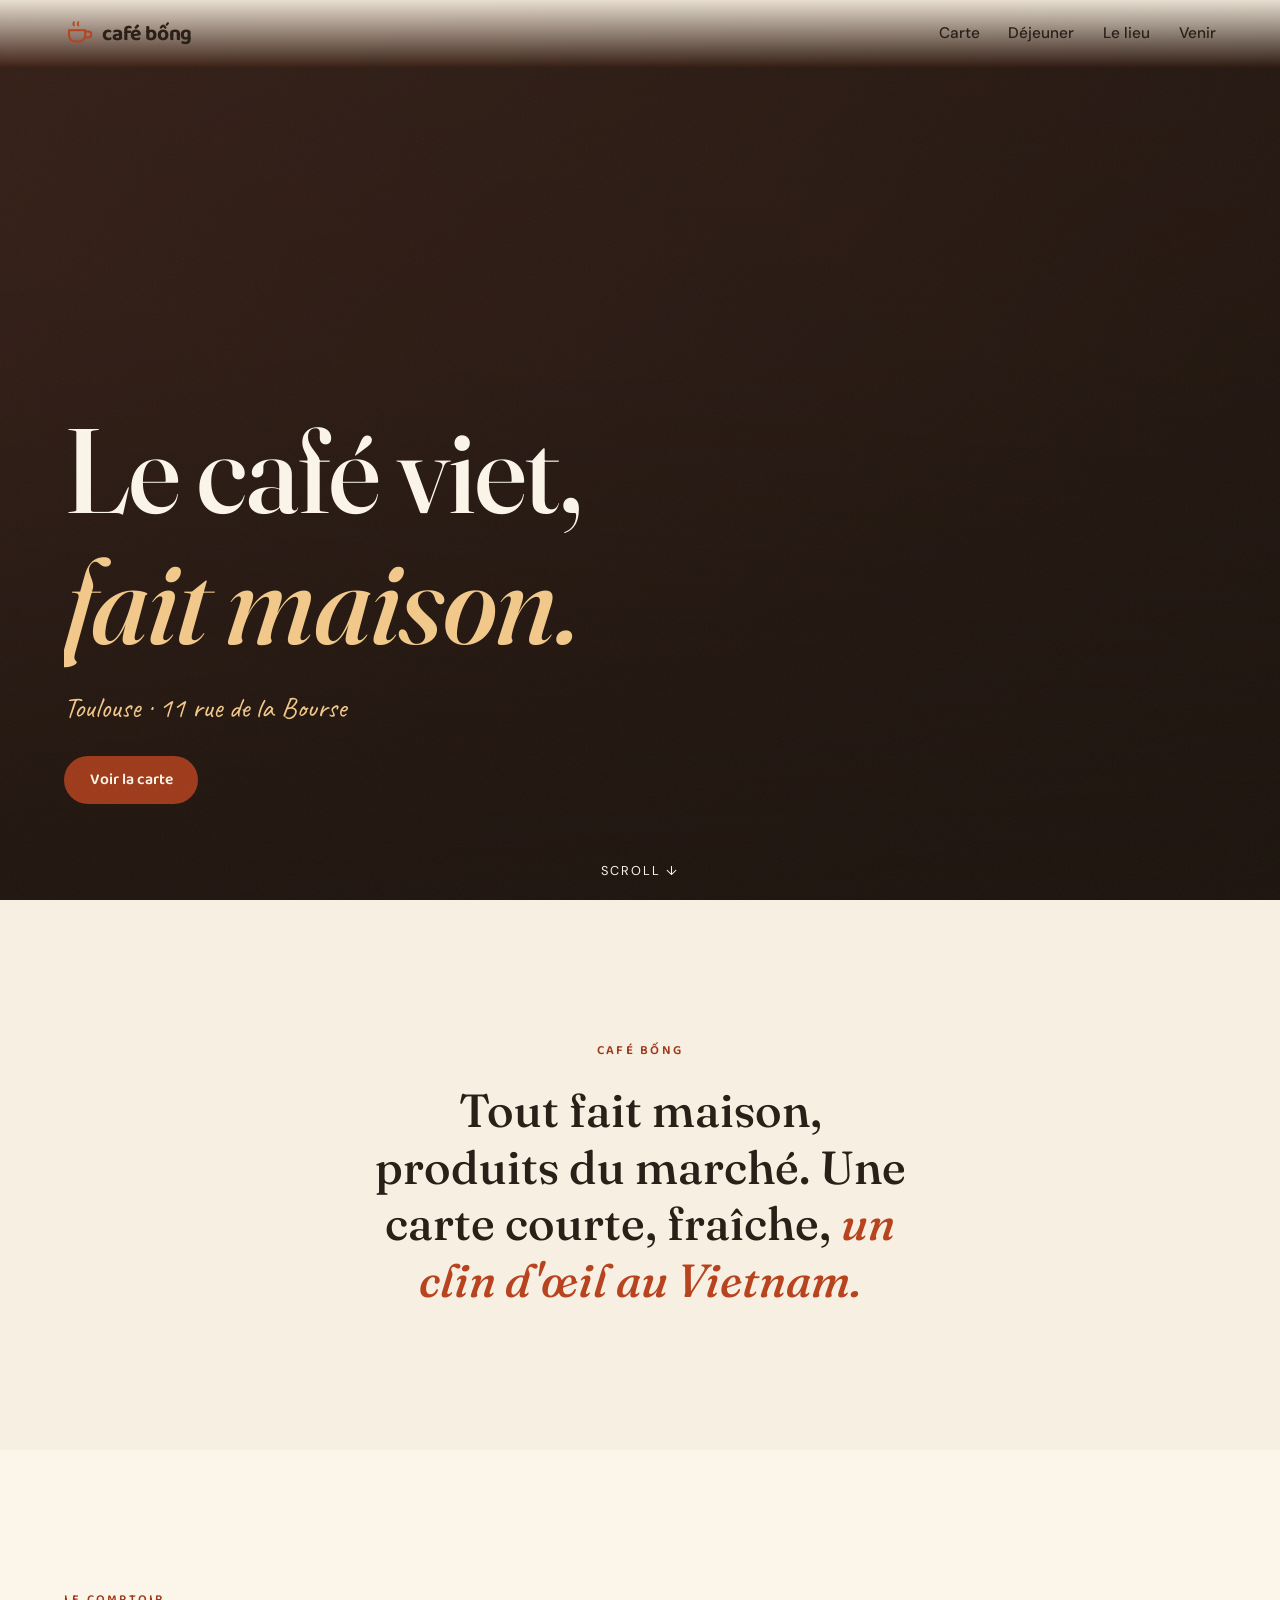
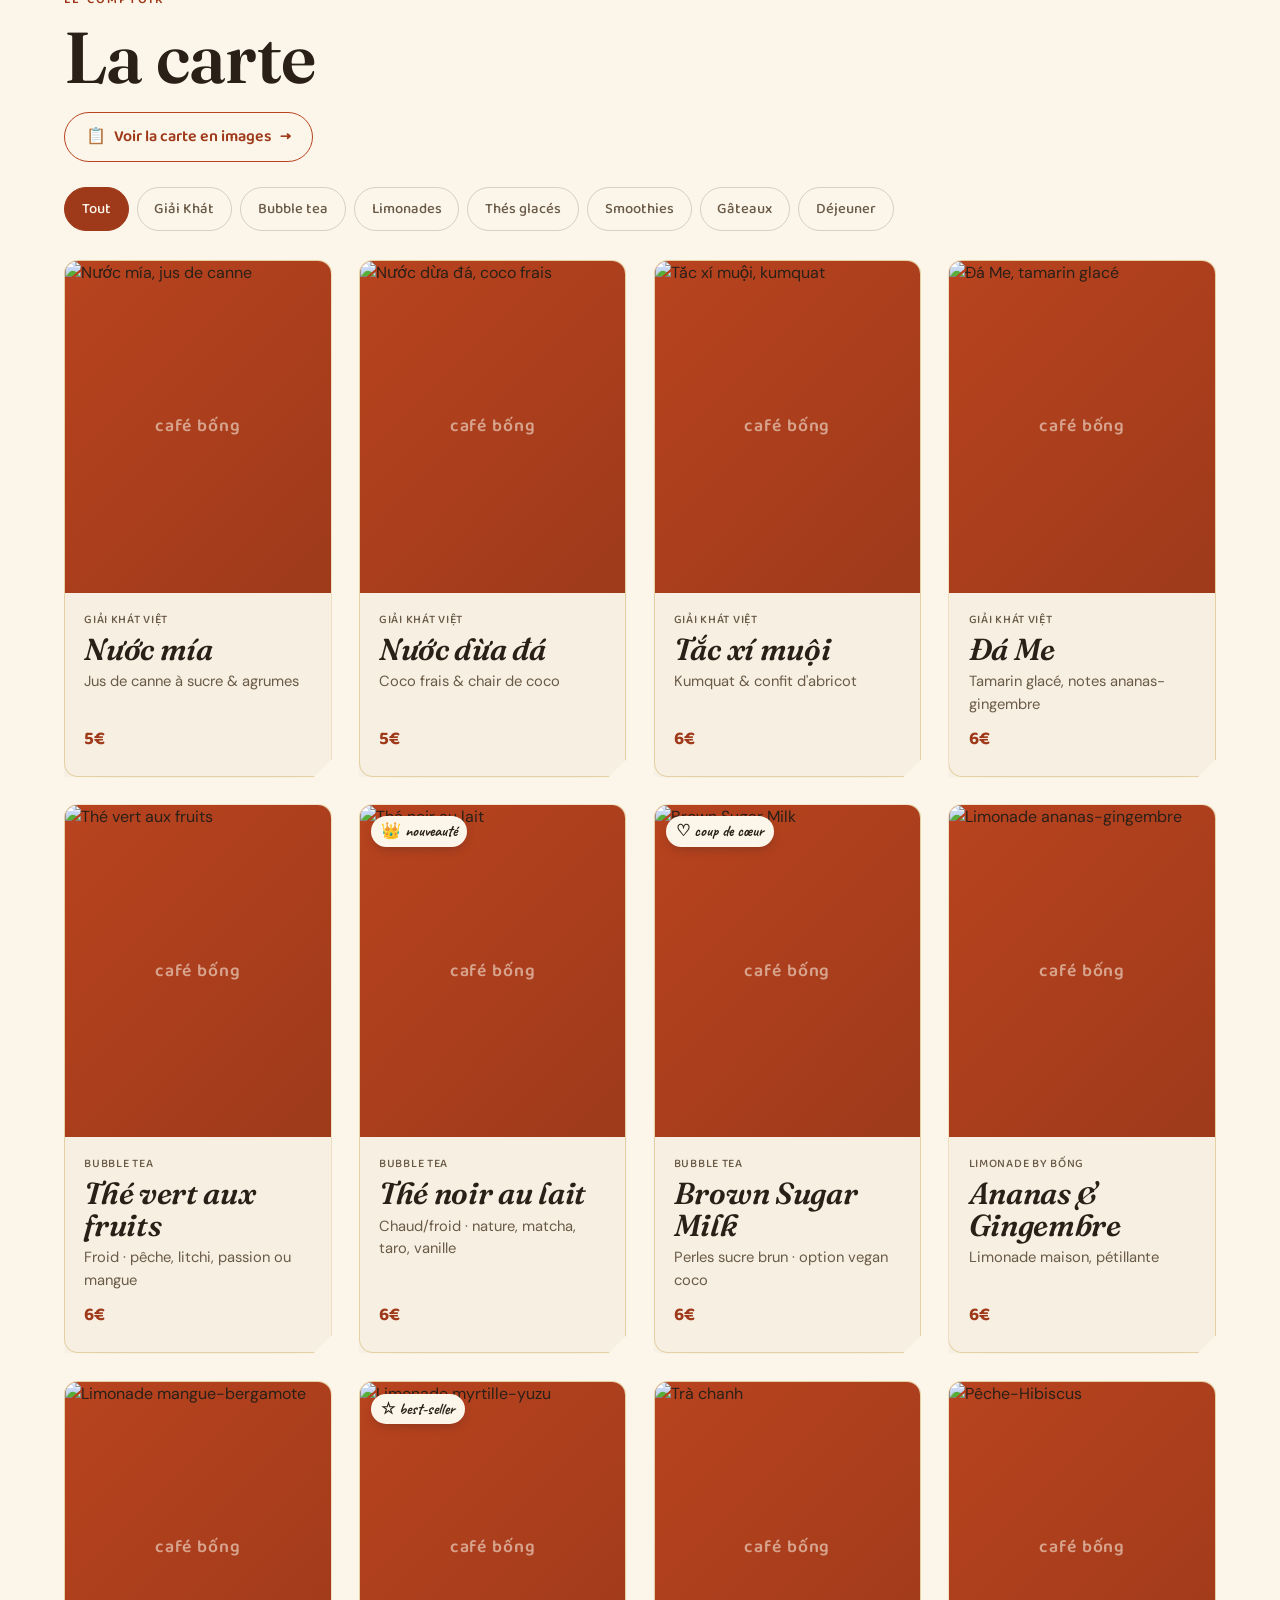
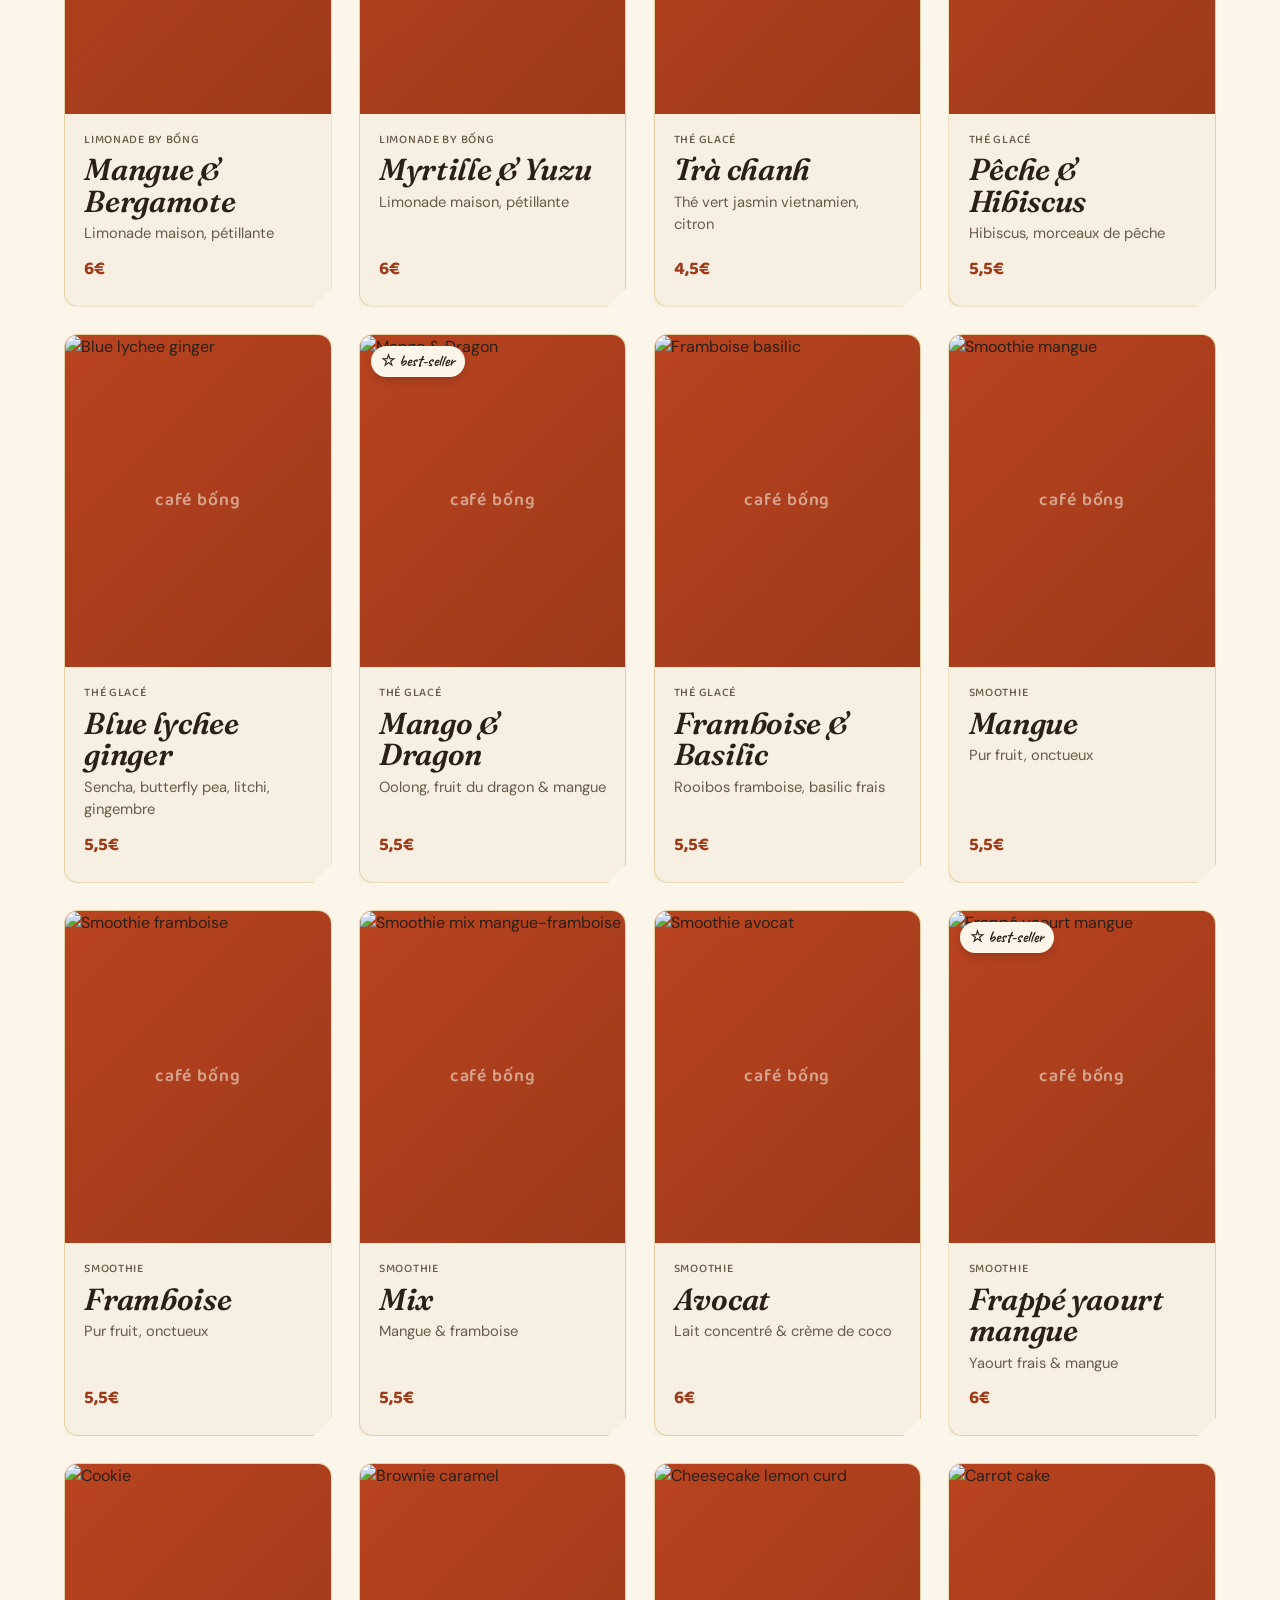
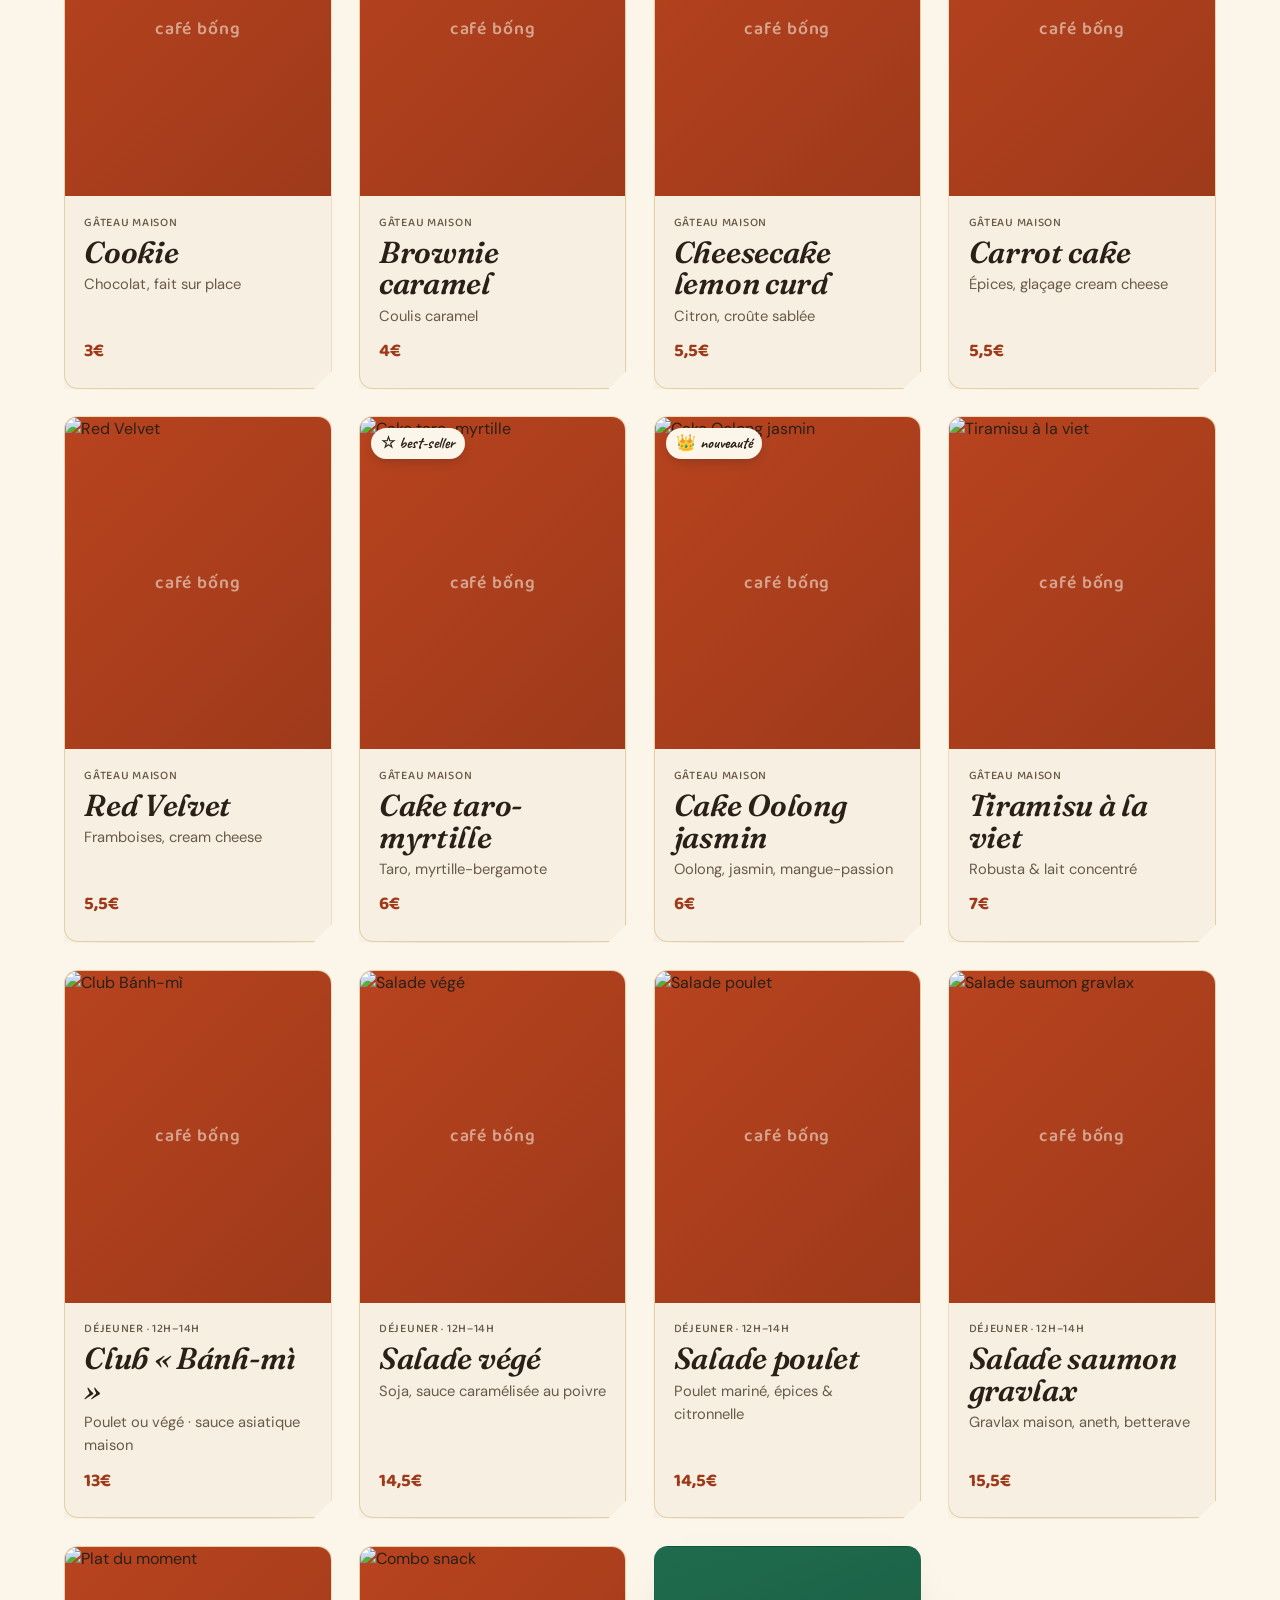
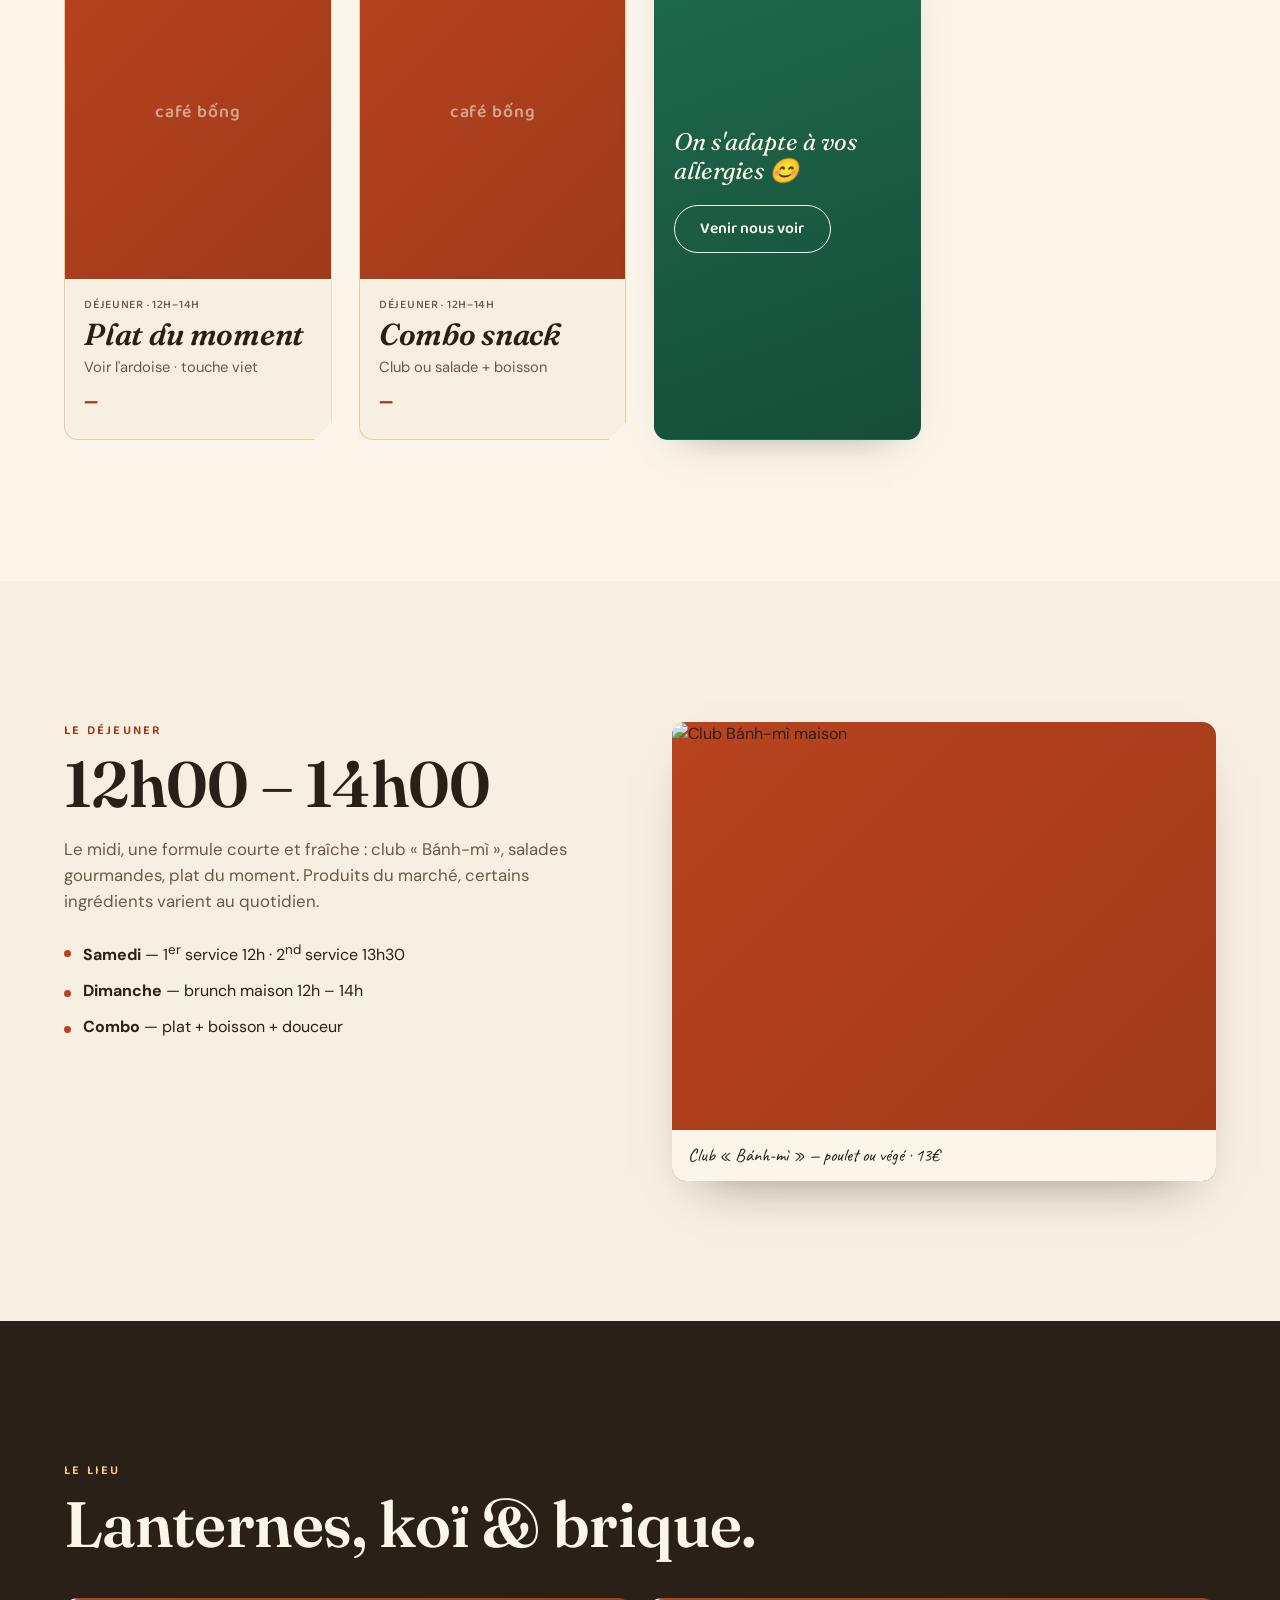
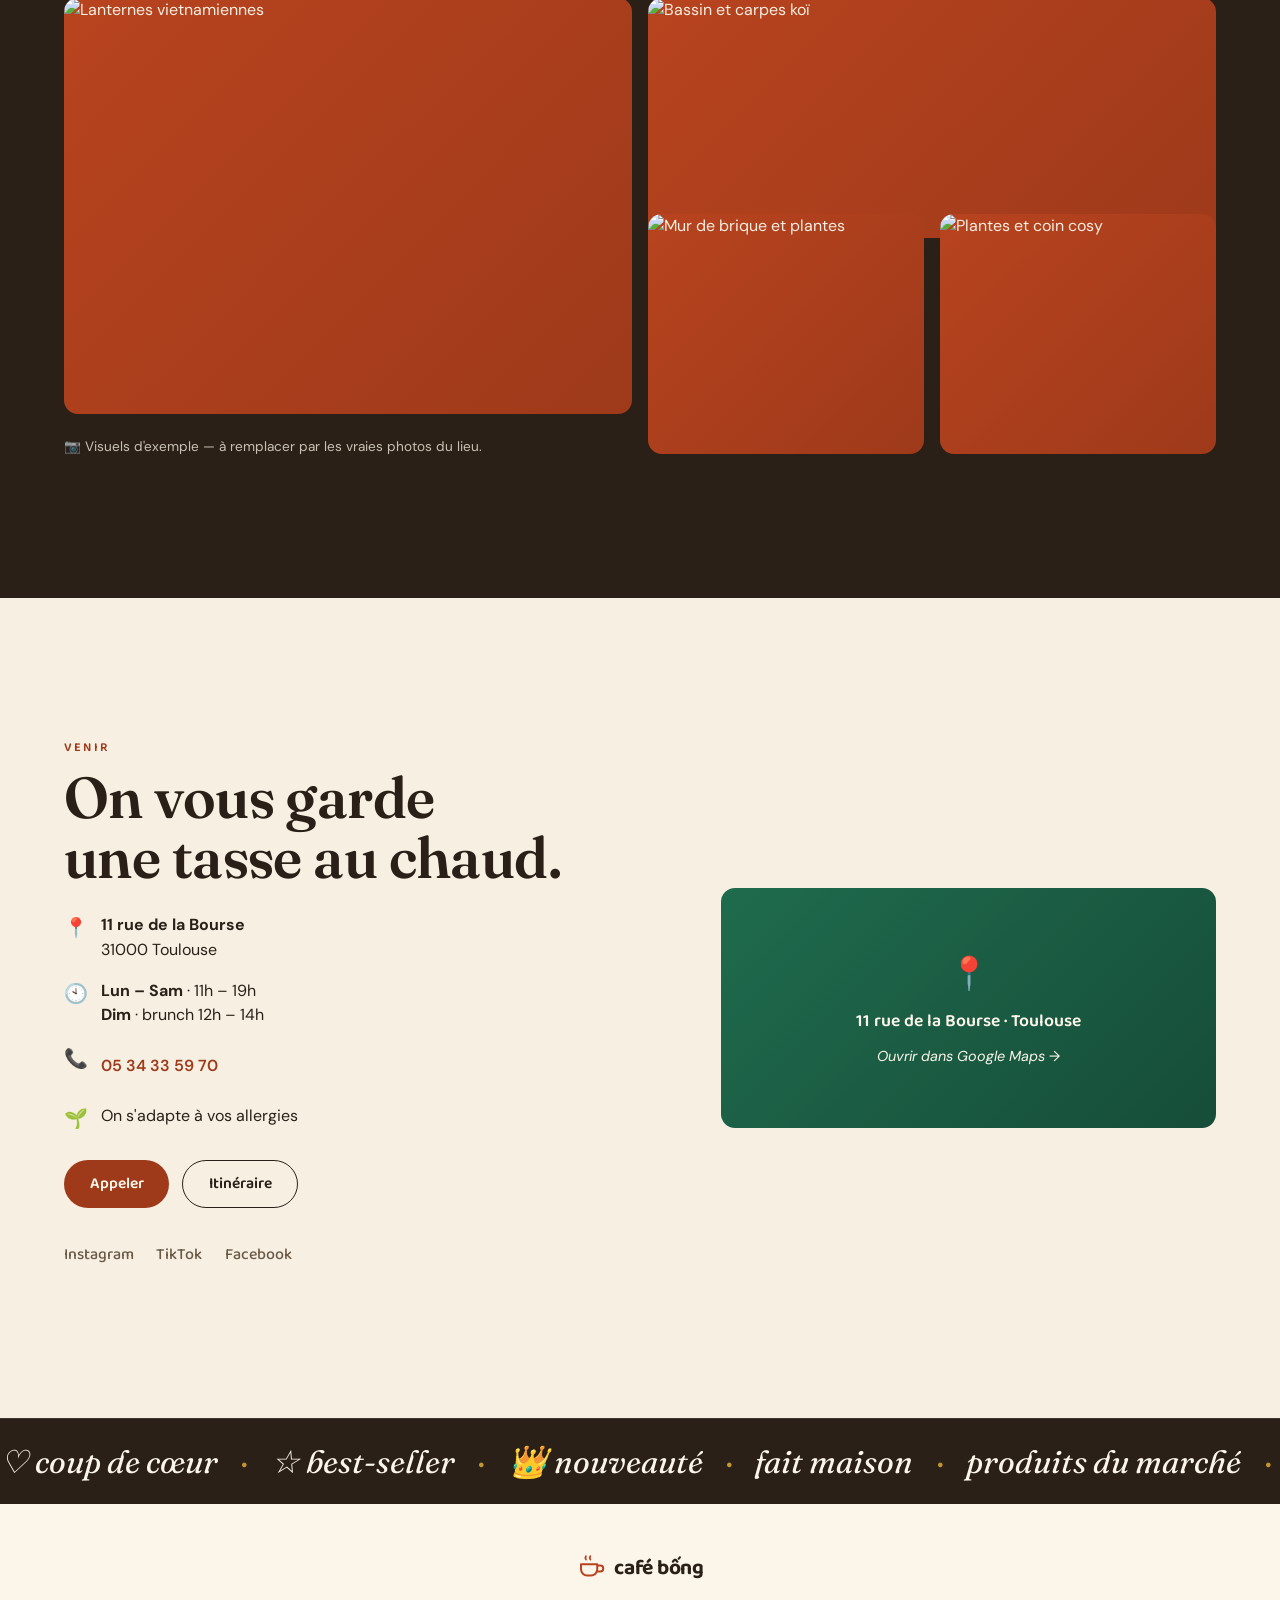
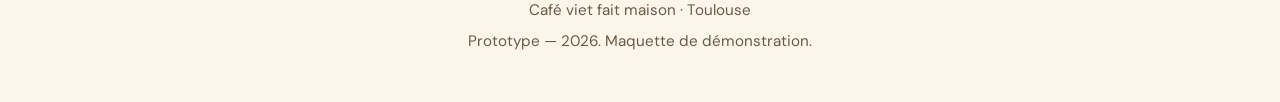
==== index.html @ fd1359bd "Café Bống V4 — site vitrine (Le Comptoir) Grille produits filtrable + carte en images (dialog zoomab" ====
<!DOCTYPE html>
<html lang="fr">
<head>
<meta charset="UTF-8">
<meta name="viewport" content="width=device-width, initial-scale=1.0">
<title>Café Bống · Le café viet fait maison · Toulouse</title>
<meta name="description" content="Café Bống — le café viet fait maison à Toulouse. Bubble teas, limonades, thés glacés, smoothies, gâteaux maison et déjeuner. 11 rue de la Bourse.">
<meta property="og:title" content="Café Bống · Le café viet fait maison · Toulouse">
<meta property="og:description" content="Le café viet, fait maison — Toulouse. 11 rue de la Bourse.">
<meta property="og:type" content="website">

<link rel="preconnect" href="https://fonts.googleapis.com">
<link rel="preconnect" href="https://fonts.gstatic.com" crossorigin>
<link href="https://fonts.googleapis.com/css2?family=Fraunces:ital,opsz,wght@0,9..144,500;0,9..144,600;1,9..144,500;1,9..144,600&family=Baloo+2:wght@500;600;700&family=DM+Sans:opsz,wght@9..40,400;9..40,500;9..40,600&family=Caveat:wght@600;700&display=swap" rel="stylesheet">
<link rel="stylesheet" href="style.css?v=9">
</head>
<body>

<!-- ============================================================ -->
<!-- reusable cup glyph (logo)                                     -->
<!-- ============================================================ -->
<svg style="display:none" aria-hidden="true"><symbol id="cup" viewBox="0 0 24 24"><path d="M4 9h13v4a5 5 0 0 1-5 5H9a5 5 0 0 1-5-5V9z" fill="none" stroke="currentColor" stroke-width="1.6" stroke-linejoin="round"/><path d="M17 10h2.4a2.4 2.4 0 0 1 0 4.8H17" fill="none" stroke="currentColor" stroke-width="1.6"/><path d="M8 2.5c-.7.9-.7 1.8 0 2.7M11.5 2.5c-.7.9-.7 1.8 0 2.7" fill="none" stroke="currentColor" stroke-width="1.4" stroke-linecap="round"/></symbol></svg>

<!-- paper grain overlay (fixed, decorative) -->
<div class="grain" aria-hidden="true"></div>

<a class="skip-link" href="#carte">Aller à la carte</a>

<!-- ============================================================ -->
<!-- HEADER                                                       -->
<!-- ============================================================ -->
<header class="hd" id="hd">
  <a href="#hero" class="brand" aria-label="Café Bống — accueil">
    <svg class="brand-cup" aria-hidden="true"><use href="#cup"/></svg>
    <span>café bống</span>
  </a>

  <nav class="nav" aria-label="Navigation principale">
    <a href="#carte">Carte</a>
    <a href="#dejeuner">Déjeuner</a>
    <a href="#lieu">Le lieu</a>
    <a href="#venir">Venir</a>
  </nav>

  <button class="burger" id="burger" aria-label="Ouvrir le menu" aria-expanded="false" aria-controls="menu-overlay">
    <span></span><span></span><span></span>
  </button>
</header>

<!-- ============================================================ -->
<!-- MENU OVERLAY ("store de bambou")                             -->
<!-- ============================================================ -->
<div class="menu-overlay" id="menu-overlay" role="dialog" aria-modal="true" aria-label="Menu" hidden>
  <div class="menu-inner">
    <nav class="menu-nav" aria-label="Menu plein écran">
      <a href="#carte" data-preview="https://images.unsplash.com/photo-1558857563-b371033873b8?auto=format&fit=crop&w=700&q=70"><span class="menu-idx">01</span>Carte</a>
      <a href="#dejeuner" data-preview="https://images.unsplash.com/photo-1539252554453-80ab65ce3586?auto=format&fit=crop&w=700&q=70"><span class="menu-idx">02</span>Déjeuner</a>
      <a href="#lieu" data-preview="https://images.unsplash.com/photo-1559925393-8be0ec4767c8?auto=format&fit=crop&w=700&q=70"><span class="menu-idx">03</span>Le lieu</a>
      <a href="#venir" data-preview="https://images.unsplash.com/photo-1453614512568-c4024d13c247?auto=format&fit=crop&w=700&q=70"><span class="menu-idx">04</span>Venir</a>
    </nav>

    <aside class="menu-preview" aria-hidden="true">
      <img class="menu-preview-img" alt="" onerror="this.style.opacity=0">
    </aside>

    <div class="menu-foot">
      <span>11 rue de la Bourse · Toulouse</span>
      <a href="tel:0534335970">05 34 33 59 70</a>
    </div>
  </div>

  <button class="menu-close" id="menu-close" aria-label="Fermer le menu">
    <span></span><span></span>
  </button>
</div>

<main id="main">

<!-- ============================================================ -->
<!-- 1 · HERO                                                     -->
<!-- ============================================================ -->
<section id="hero" class="hero">
  <div class="hero-bg" data-parallax>
    <img src="https://images.unsplash.com/photo-1559925393-8be0ec4767c8?auto=format&fit=crop&w=1500&q=70" alt="Ambiance lanternes du Café Bống" onerror="this.style.display='none'">
  </div>
  <div class="hero-scrim" aria-hidden="true"></div>

  <div class="hero-inner">
    <h1 class="hero-title" data-reveal-lines>
      <span class="line-mask"><span class="line">Le café viet,</span></span>
      <span class="line-mask"><span class="line"><em>fait maison.</em></span></span>
    </h1>
    <p class="hero-sub" data-reveal>Toulouse · 11 rue de la Bourse</p>
    <div class="hero-cta" data-reveal>
      <a href="#carte" class="btn btn-laque" data-magnetic>Voir la carte</a>
    </div>
  </div>

  <span class="hero-scroll" aria-hidden="true">scroll ↓</span>
</section>

<!-- ============================================================ -->
<!-- 2 · INTRO / PROMESSE                                         -->
<!-- ============================================================ -->
<section id="intro" class="intro">
  <p class="intro-eyebrow" data-reveal>Café Bống</p>
  <p class="intro-lead" data-reveal>
    Tout fait maison, produits du marché. Une carte courte, fraîche,
    <em>un clin d'œil au Vietnam.</em>
  </p>
</section>

<!-- ============================================================ -->
<!-- 3 · LA CARTE — Le Comptoir (rail horizontal)                 -->
<!-- ============================================================ -->
<section id="carte" class="carte">
  <div class="carte-head">
    <p class="eyebrow" data-reveal>Le comptoir</p>
    <h2 data-reveal>La carte</h2>
    <button type="button" class="cartes-link" data-reveal aria-haspopup="dialog">
      <span aria-hidden="true">📋</span> Voir la carte en images
      <span aria-hidden="true">→</span>
    </button>
  </div>

  <!-- full menu photos (real restaurant cards) -->
  <dialog class="cartes-modal" id="cartes-modal" aria-label="La carte complète en images">
    <button type="button" class="cartes-close" data-close aria-label="Fermer">✕</button>
    <div class="cartes-scroll" data-lenis-prevent>
      <figure><img src="img/carte-boissons-1.avif" alt="Carte des boissons, page 1" loading="lazy"
        onerror="this.closest('figure').classList.add('noimg')"><figcaption>Boissons · 1</figcaption></figure>
      <figure><img src="img/carte-boissons-2.avif" alt="Carte des boissons, page 2" loading="lazy"
        onerror="this.closest('figure').classList.add('noimg')"><figcaption>Boissons · 2</figcaption></figure>
      <figure><img src="img/carte-dejeuner.avif" alt="Carte du déjeuner" loading="lazy"
        onerror="this.closest('figure').classList.add('noimg')"><figcaption>Déjeuner</figcaption></figure>
    </div>
    <p class="cartes-note">La carte complète — boissons &amp; offre déjeuner (12h–14h).</p>
  </dialog>

  <!-- famille filters -->
  <div class="rail-tabs" role="tablist" aria-label="Familles de la carte">
    <button class="rail-tab is-active" data-filter="tout"        role="tab" aria-selected="true">Tout</button>
    <button class="rail-tab" data-filter="giai-khat"   role="tab" aria-selected="false">Giải Khát</button>
    <button class="rail-tab" data-filter="bubble"      role="tab" aria-selected="false">Bubble tea</button>
    <button class="rail-tab" data-filter="limonade"    role="tab" aria-selected="false">Limonades</button>
    <button class="rail-tab" data-filter="thes-glaces" role="tab" aria-selected="false">Thés glacés</button>
    <button class="rail-tab" data-filter="smoothies"   role="tab" aria-selected="false">Smoothies</button>
    <button class="rail-tab" data-filter="gateaux"     role="tab" aria-selected="false">Gâteaux</button>
    <button class="rail-tab" data-filter="dejeuner"    role="tab" aria-selected="false">Déjeuner</button>
  </div>

  <!-- product grid (filtered by family tabs — natural vertical page scroll) -->
  <div class="grid" data-grid role="list" aria-label="Nos produits">

    <!-- GIẢI KHÁT VIỆT -->
    <article class="rail-card" data-filter="giai-khat">
      <div class="rc-photo"><img src="https://images.unsplash.com/photo-1556679343-c7306c1976bc?auto=format&fit=crop&w=600&q=70" alt="Nước mía, jus de canne" loading="lazy" onerror="this.parentNode.classList.add('noimg')"></div>
      <div class="rc-body">
        <span class="rc-fam">Giải Khát Việt</span>
        <h3 class="rc-name">Nước mía</h3>
        <p class="rc-desc">Jus de canne à sucre &amp; agrumes</p>
        <span class="rc-price">5€</span>
      </div>
    </article>

    <article class="rail-card" data-filter="giai-khat">
      <div class="rc-photo"><img src="https://images.unsplash.com/photo-1536935338788-846bb9981813?auto=format&fit=crop&w=600&q=70" alt="Nước dừa đá, coco frais" loading="lazy" onerror="this.parentNode.classList.add('noimg')"></div>
      <div class="rc-body">
        <span class="rc-fam">Giải Khát Việt</span>
        <h3 class="rc-name">Nước dừa đá</h3>
        <p class="rc-desc">Coco frais &amp; chair de coco</p>
        <span class="rc-price">5€</span>
      </div>
    </article>

    <article class="rail-card" data-filter="giai-khat">
      <div class="rc-photo"><img src="https://images.unsplash.com/photo-1497534547324-0ebb3f052e88?auto=format&fit=crop&w=600&q=70" alt="Tắc xí muội, kumquat" loading="lazy" onerror="this.parentNode.classList.add('noimg')"></div>
      <div class="rc-body">
        <span class="rc-fam">Giải Khát Việt</span>
        <h3 class="rc-name">Tắc xí muội</h3>
        <p class="rc-desc">Kumquat &amp; confit d'abricot</p>
        <span class="rc-price">6€</span>
      </div>
    </article>

    <article class="rail-card" data-filter="giai-khat">
      <div class="rc-photo"><img src="https://images.unsplash.com/photo-1551024709-8f23befc6f87?auto=format&fit=crop&w=600&q=70" alt="Đá Me, tamarin glacé" loading="lazy" onerror="this.parentNode.classList.add('noimg')"></div>
      <div class="rc-body">
        <span class="rc-fam">Giải Khát Việt</span>
        <h3 class="rc-name">Đá Me</h3>
        <p class="rc-desc">Tamarin glacé, notes ananas-gingembre</p>
        <span class="rc-price">6€</span>
      </div>
    </article>

    <!-- BUBBLE TEAS -->
    <article class="rail-card" data-filter="bubble">
      <div class="rc-photo"><img src="https://images.unsplash.com/photo-1558857563-b371033873b8?auto=format&fit=crop&w=600&q=70" alt="Thé vert aux fruits" loading="lazy" onerror="this.parentNode.classList.add('noimg')"></div>
      <div class="rc-body">
        <span class="rc-fam">Bubble tea</span>
        <h3 class="rc-name">Thé vert aux fruits</h3>
        <p class="rc-desc">Froid · pêche, litchi, passion ou mangue</p>
        <span class="rc-price">6€</span>
      </div>
    </article>

    <article class="rail-card" data-filter="bubble">
      <span class="rc-badge" data-badge="new">👑 nouveauté</span>
      <div class="rc-photo"><img src="https://images.unsplash.com/photo-1525373698358-041e3a460346?auto=format&fit=crop&w=600&q=70" alt="Thé noir au lait" loading="lazy" onerror="this.parentNode.classList.add('noimg')"></div>
      <div class="rc-body">
        <span class="rc-fam">Bubble tea</span>
        <h3 class="rc-name">Thé noir au lait</h3>
        <p class="rc-desc">Chaud/froid · nature, matcha, taro, vanille</p>
        <span class="rc-price">6€</span>
      </div>
    </article>

    <article class="rail-card" data-filter="bubble">
      <span class="rc-badge" data-badge="love">♡ coup de cœur</span>
      <div class="rc-photo"><img src="https://images.unsplash.com/photo-1627998792088-f8a9b72f2ea0?auto=format&fit=crop&w=600&q=70" alt="Brown Sugar Milk" loading="lazy" onerror="this.parentNode.classList.add('noimg')"></div>
      <div class="rc-body">
        <span class="rc-fam">Bubble tea</span>
        <h3 class="rc-name">Brown Sugar Milk</h3>
        <p class="rc-desc">Perles sucre brun · option vegan coco</p>
        <span class="rc-price">6€</span>
      </div>
    </article>

    <!-- LIMONADES -->
    <article class="rail-card" data-filter="limonade">
      <div class="rc-photo"><img src="https://images.unsplash.com/photo-1513558161293-cdaf765ed2fd?auto=format&fit=crop&w=600&q=70" alt="Limonade ananas-gingembre" loading="lazy" onerror="this.parentNode.classList.add('noimg')"></div>
      <div class="rc-body">
        <span class="rc-fam">Limonade by Bống</span>
        <h3 class="rc-name">Ananas &amp; Gingembre</h3>
        <p class="rc-desc">Limonade maison, pétillante</p>
        <span class="rc-price">6€</span>
      </div>
    </article>

    <article class="rail-card" data-filter="limonade">
      <div class="rc-photo"><img src="https://images.unsplash.com/photo-1600271886742-f049cd451bba?auto=format&fit=crop&w=600&q=70" alt="Limonade mangue-bergamote" loading="lazy" onerror="this.parentNode.classList.add('noimg')"></div>
      <div class="rc-body">
        <span class="rc-fam">Limonade by Bống</span>
        <h3 class="rc-name">Mangue &amp; Bergamote</h3>
        <p class="rc-desc">Limonade maison, pétillante</p>
        <span class="rc-price">6€</span>
      </div>
    </article>

    <article class="rail-card" data-filter="limonade">
      <span class="rc-badge" data-badge="best">☆ best-seller</span>
      <div class="rc-photo"><img src="https://images.unsplash.com/photo-1499638673689-79a0b5115d87?auto=format&fit=crop&w=600&q=70" alt="Limonade myrtille-yuzu" loading="lazy" onerror="this.parentNode.classList.add('noimg')"></div>
      <div class="rc-body">
        <span class="rc-fam">Limonade by Bống</span>
        <h3 class="rc-name">Myrtille &amp; Yuzu</h3>
        <p class="rc-desc">Limonade maison, pétillante</p>
        <span class="rc-price">6€</span>
      </div>
    </article>

    <!-- THÉS GLACÉS -->
    <article class="rail-card" data-filter="thes-glaces">
      <div class="rc-photo"><img src="https://images.unsplash.com/photo-1556679343-c7306c1976bc?auto=format&fit=crop&w=600&q=70" alt="Trà chanh" loading="lazy" onerror="this.parentNode.classList.add('noimg')"></div>
      <div class="rc-body">
        <span class="rc-fam">Thé glacé</span>
        <h3 class="rc-name">Trà chanh</h3>
        <p class="rc-desc">Thé vert jasmin vietnamien, citron</p>
        <span class="rc-price">4,5€</span>
      </div>
    </article>

    <article class="rail-card" data-filter="thes-glaces">
      <div class="rc-photo"><img src="https://images.unsplash.com/photo-1597481499750-3e6b22637e12?auto=format&fit=crop&w=600&q=70" alt="Pêche-Hibiscus" loading="lazy" onerror="this.parentNode.classList.add('noimg')"></div>
      <div class="rc-body">
        <span class="rc-fam">Thé glacé</span>
        <h3 class="rc-name">Pêche &amp; Hibiscus</h3>
        <p class="rc-desc">Hibiscus, morceaux de pêche</p>
        <span class="rc-price">5,5€</span>
      </div>
    </article>

    <article class="rail-card" data-filter="thes-glaces">
      <div class="rc-photo"><img src="https://images.unsplash.com/photo-1437418747212-8d9709afab22?auto=format&fit=crop&w=600&q=70" alt="Blue lychee ginger" loading="lazy" onerror="this.parentNode.classList.add('noimg')"></div>
      <div class="rc-body">
        <span class="rc-fam">Thé glacé</span>
        <h3 class="rc-name">Blue lychee ginger</h3>
        <p class="rc-desc">Sencha, butterfly pea, litchi, gingembre</p>
        <span class="rc-price">5,5€</span>
      </div>
    </article>

    <article class="rail-card" data-filter="thes-glaces">
      <span class="rc-badge" data-badge="best">☆ best-seller</span>
      <div class="rc-photo"><img src="https://images.unsplash.com/photo-1546173159-315724a31696?auto=format&fit=crop&w=600&q=70" alt="Mango & Dragon" loading="lazy" onerror="this.parentNode.classList.add('noimg')"></div>
      <div class="rc-body">
        <span class="rc-fam">Thé glacé</span>
        <h3 class="rc-name">Mango &amp; Dragon</h3>
        <p class="rc-desc">Oolong, fruit du dragon &amp; mangue</p>
        <span class="rc-price">5,5€</span>
      </div>
    </article>

    <article class="rail-card" data-filter="thes-glaces">
      <div class="rc-photo"><img src="https://images.unsplash.com/photo-1499961524705-d5f516fe18e9?auto=format&fit=crop&w=600&q=70" alt="Framboise basilic" loading="lazy" onerror="this.parentNode.classList.add('noimg')"></div>
      <div class="rc-body">
        <span class="rc-fam">Thé glacé</span>
        <h3 class="rc-name">Framboise &amp; Basilic</h3>
        <p class="rc-desc">Rooibos framboise, basilic frais</p>
        <span class="rc-price">5,5€</span>
      </div>
    </article>

    <!-- SMOOTHIES -->
    <article class="rail-card" data-filter="smoothies">
      <div class="rc-photo"><img src="https://images.unsplash.com/photo-1623065422902-30a2d299bbe4?auto=format&fit=crop&w=600&q=70" alt="Smoothie mangue" loading="lazy" onerror="this.parentNode.classList.add('noimg')"></div>
      <div class="rc-body">
        <span class="rc-fam">Smoothie</span>
        <h3 class="rc-name">Mangue</h3>
        <p class="rc-desc">Pur fruit, onctueux</p>
        <span class="rc-price">5,5€</span>
      </div>
    </article>

    <article class="rail-card" data-filter="smoothies">
      <div class="rc-photo"><img src="https://images.unsplash.com/photo-1505252585461-04db1eb84625?auto=format&fit=crop&w=600&q=70" alt="Smoothie framboise" loading="lazy" onerror="this.parentNode.classList.add('noimg')"></div>
      <div class="rc-body">
        <span class="rc-fam">Smoothie</span>
        <h3 class="rc-name">Framboise</h3>
        <p class="rc-desc">Pur fruit, onctueux</p>
        <span class="rc-price">5,5€</span>
      </div>
    </article>

    <article class="rail-card" data-filter="smoothies">
      <div class="rc-photo"><img src="https://images.unsplash.com/photo-1502741224143-90386d7f8c82?auto=format&fit=crop&w=600&q=70" alt="Smoothie mix mangue-framboise" loading="lazy" onerror="this.parentNode.classList.add('noimg')"></div>
      <div class="rc-body">
        <span class="rc-fam">Smoothie</span>
        <h3 class="rc-name">Mix</h3>
        <p class="rc-desc">Mangue &amp; framboise</p>
        <span class="rc-price">5,5€</span>
      </div>
    </article>

    <article class="rail-card" data-filter="smoothies">
      <div class="rc-photo"><img src="https://images.unsplash.com/photo-1623428187969-5da2dcea5ebf?auto=format&fit=crop&w=600&q=70" alt="Smoothie avocat" loading="lazy" onerror="this.parentNode.classList.add('noimg')"></div>
      <div class="rc-body">
        <span class="rc-fam">Smoothie</span>
        <h3 class="rc-name">Avocat</h3>
        <p class="rc-desc">Lait concentré &amp; crème de coco</p>
        <span class="rc-price">6€</span>
      </div>
    </article>

    <article class="rail-card" data-filter="smoothies">
      <span class="rc-badge" data-badge="best">☆ best-seller</span>
      <div class="rc-photo"><img src="https://images.unsplash.com/photo-1488477181946-6428a0291777?auto=format&fit=crop&w=600&q=70" alt="Frappé yaourt mangue" loading="lazy" onerror="this.parentNode.classList.add('noimg')"></div>
      <div class="rc-body">
        <span class="rc-fam">Smoothie</span>
        <h3 class="rc-name">Frappé yaourt mangue</h3>
        <p class="rc-desc">Yaourt frais &amp; mangue</p>
        <span class="rc-price">6€</span>
      </div>
    </article>

    <!-- GÂTEAUX -->
    <article class="rail-card" data-filter="gateaux">
      <div class="rc-photo"><img src="https://images.unsplash.com/photo-1499636136210-6f4ee915583e?auto=format&fit=crop&w=600&q=70" alt="Cookie" loading="lazy" onerror="this.parentNode.classList.add('noimg')"></div>
      <div class="rc-body">
        <span class="rc-fam">Gâteau maison</span>
        <h3 class="rc-name">Cookie</h3>
        <p class="rc-desc">Chocolat, fait sur place</p>
        <span class="rc-price">3€</span>
      </div>
    </article>

    <article class="rail-card" data-filter="gateaux">
      <div class="rc-photo"><img src="https://images.unsplash.com/photo-1606313564200-e75d5e30476c?auto=format&fit=crop&w=600&q=70" alt="Brownie caramel" loading="lazy" onerror="this.parentNode.classList.add('noimg')"></div>
      <div class="rc-body">
        <span class="rc-fam">Gâteau maison</span>
        <h3 class="rc-name">Brownie caramel</h3>
        <p class="rc-desc">Coulis caramel</p>
        <span class="rc-price">4€</span>
      </div>
    </article>

    <article class="rail-card" data-filter="gateaux">
      <div class="rc-photo"><img src="https://images.unsplash.com/photo-1533134242443-d4fd215305ad?auto=format&fit=crop&w=600&q=70" alt="Cheesecake lemon curd" loading="lazy" onerror="this.parentNode.classList.add('noimg')"></div>
      <div class="rc-body">
        <span class="rc-fam">Gâteau maison</span>
        <h3 class="rc-name">Cheesecake lemon curd</h3>
        <p class="rc-desc">Citron, croûte sablée</p>
        <span class="rc-price">5,5€</span>
      </div>
    </article>

    <article class="rail-card" data-filter="gateaux">
      <div class="rc-photo"><img src="https://images.unsplash.com/photo-1621303837174-89787a7d4729?auto=format&fit=crop&w=600&q=70" alt="Carrot cake" loading="lazy" onerror="this.parentNode.classList.add('noimg')"></div>
      <div class="rc-body">
        <span class="rc-fam">Gâteau maison</span>
        <h3 class="rc-name">Carrot cake</h3>
        <p class="rc-desc">Épices, glaçage cream cheese</p>
        <span class="rc-price">5,5€</span>
      </div>
    </article>

    <article class="rail-card" data-filter="gateaux">
      <div class="rc-photo"><img src="https://images.unsplash.com/photo-1586788680434-30d324b2d46f?auto=format&fit=crop&w=600&q=70" alt="Red Velvet" loading="lazy" onerror="this.parentNode.classList.add('noimg')"></div>
      <div class="rc-body">
        <span class="rc-fam">Gâteau maison</span>
        <h3 class="rc-name">Red Velvet</h3>
        <p class="rc-desc">Framboises, cream cheese</p>
        <span class="rc-price">5,5€</span>
      </div>
    </article>

    <article class="rail-card" data-filter="gateaux">
      <span class="rc-badge" data-badge="best">☆ best-seller</span>
      <div class="rc-photo"><img src="https://images.unsplash.com/photo-1565958011703-44f9829ba187?auto=format&fit=crop&w=600&q=70" alt="Cake taro-myrtille" loading="lazy" onerror="this.parentNode.classList.add('noimg')"></div>
      <div class="rc-body">
        <span class="rc-fam">Gâteau maison</span>
        <h3 class="rc-name">Cake taro-myrtille</h3>
        <p class="rc-desc">Taro, myrtille-bergamote</p>
        <span class="rc-price">6€</span>
      </div>
    </article>

    <article class="rail-card" data-filter="gateaux">
      <span class="rc-badge" data-badge="new">👑 nouveauté</span>
      <div class="rc-photo"><img src="https://images.unsplash.com/photo-1519869325930-281384150729?auto=format&fit=crop&w=600&q=70" alt="Cake Oolong jasmin" loading="lazy" onerror="this.parentNode.classList.add('noimg')"></div>
      <div class="rc-body">
        <span class="rc-fam">Gâteau maison</span>
        <h3 class="rc-name">Cake Oolong jasmin</h3>
        <p class="rc-desc">Oolong, jasmin, mangue-passion</p>
        <span class="rc-price">6€</span>
      </div>
    </article>

    <article class="rail-card" data-filter="gateaux">
      <div class="rc-photo"><img src="https://images.unsplash.com/photo-1571877227200-a0d98ea607e9?auto=format&fit=crop&w=600&q=70" alt="Tiramisu à la viet" loading="lazy" onerror="this.parentNode.classList.add('noimg')"></div>
      <div class="rc-body">
        <span class="rc-fam">Gâteau maison</span>
        <h3 class="rc-name">Tiramisu à la viet</h3>
        <p class="rc-desc">Robusta &amp; lait concentré</p>
        <span class="rc-price">7€</span>
      </div>
    </article>

    <!-- DÉJEUNER -->
    <article class="rail-card" data-filter="dejeuner">
      <div class="rc-photo"><img src="https://images.unsplash.com/photo-1539252554453-80ab65ce3586?auto=format&fit=crop&w=600&q=70" alt="Club Bánh-mì" loading="lazy" onerror="this.parentNode.classList.add('noimg')"></div>
      <div class="rc-body">
        <span class="rc-fam">Déjeuner · 12h–14h</span>
        <h3 class="rc-name">Club « Bánh-mì »</h3>
        <p class="rc-desc">Poulet ou végé · sauce asiatique maison</p>
        <span class="rc-price">13€</span>
      </div>
    </article>

    <article class="rail-card" data-filter="dejeuner">
      <div class="rc-photo"><img src="https://images.unsplash.com/photo-1512621776951-a57141f2eefd?auto=format&fit=crop&w=600&q=70" alt="Salade végé" loading="lazy" onerror="this.parentNode.classList.add('noimg')"></div>
      <div class="rc-body">
        <span class="rc-fam">Déjeuner · 12h–14h</span>
        <h3 class="rc-name">Salade végé</h3>
        <p class="rc-desc">Soja, sauce caramélisée au poivre</p>
        <span class="rc-price">14,5€</span>
      </div>
    </article>

    <article class="rail-card" data-filter="dejeuner">
      <div class="rc-photo"><img src="https://images.unsplash.com/photo-1546069901-ba9599a7e63c?auto=format&fit=crop&w=600&q=70" alt="Salade poulet" loading="lazy" onerror="this.parentNode.classList.add('noimg')"></div>
      <div class="rc-body">
        <span class="rc-fam">Déjeuner · 12h–14h</span>
        <h3 class="rc-name">Salade poulet</h3>
        <p class="rc-desc">Poulet mariné, épices &amp; citronnelle</p>
        <span class="rc-price">14,5€</span>
      </div>
    </article>

    <article class="rail-card" data-filter="dejeuner">
      <div class="rc-photo"><img src="https://images.unsplash.com/photo-1467003909585-2f8a72700288?auto=format&fit=crop&w=600&q=70" alt="Salade saumon gravlax" loading="lazy" onerror="this.parentNode.classList.add('noimg')"></div>
      <div class="rc-body">
        <span class="rc-fam">Déjeuner · 12h–14h</span>
        <h3 class="rc-name">Salade saumon gravlax</h3>
        <p class="rc-desc">Gravlax maison, aneth, betterave</p>
        <span class="rc-price">15,5€</span>
      </div>
    </article>

    <article class="rail-card" data-filter="dejeuner">
      <div class="rc-photo"><img src="https://images.unsplash.com/photo-1504674900247-0877df9cc836?auto=format&fit=crop&w=600&q=70" alt="Plat du moment" loading="lazy" onerror="this.parentNode.classList.add('noimg')"></div>
      <div class="rc-body">
        <span class="rc-fam">Déjeuner · 12h–14h</span>
        <h3 class="rc-name">Plat du moment</h3>
        <p class="rc-desc">Voir l'ardoise · touche viet</p>
        <span class="rc-price">—</span>
      </div>
    </article>

    <article class="rail-card" data-filter="dejeuner">
      <div class="rc-photo"><img src="https://images.unsplash.com/photo-1414235077428-338989a2e8c0?auto=format&fit=crop&w=600&q=70" alt="Combo snack" loading="lazy" onerror="this.parentNode.classList.add('noimg')"></div>
      <div class="rc-body">
        <span class="rc-fam">Déjeuner · 12h–14h</span>
        <h3 class="rc-name">Combo snack</h3>
        <p class="rc-desc">Club ou salade + boisson</p>
        <span class="rc-price">—</span>
      </div>
    </article>

    <!-- end-cap -->
    <article class="rail-card rail-end" data-filter="all" aria-hidden="false">
      <div class="rc-body rc-end-body">
        <p class="rc-end-note">On s'adapte à vos allergies 😊</p>
        <a href="#venir" class="btn btn-ghost" data-magnetic>Venir nous voir</a>
      </div>
    </article>

  </div><!-- /.grid -->
</section>

<!-- ============================================================ -->
<!-- 4 · DÉJEUNER                                                 -->
<!-- ============================================================ -->
<section id="dejeuner" class="dej">
  <div class="dej-grid">
    <div class="dej-text">
      <p class="eyebrow" data-reveal>Le déjeuner</p>
      <h2 data-reveal>12h00 – 14h00</h2>
      <p class="dej-lead" data-reveal>
        Le midi, une formule courte et fraîche : club « Bánh-mì », salades gourmandes,
        plat du moment. Produits du marché, certains ingrédients varient au quotidien.
      </p>
      <ul class="dej-list" data-reveal>
        <li><b>Samedi</b> — 1<sup>er</sup> service 12h · 2<sup>nd</sup> service 13h30</li>
        <li><b>Dimanche</b> — brunch maison 12h – 14h</li>
        <li><b>Combo</b> — plat + boisson + douceur</li>
      </ul>
    </div>

    <div class="dej-media">
      <figure class="sticky-dish" data-scale>
        <img src="https://images.unsplash.com/photo-1539252554453-80ab65ce3586?auto=format&fit=crop&w=900&q=70" alt="Club Bánh-mì maison" loading="lazy" onerror="this.parentNode.classList.add('noimg')">
        <figcaption>Club « Bánh-mì » — poulet ou végé · 13€</figcaption>
      </figure>
    </div>
  </div>
</section>

<!-- ============================================================ -->
<!-- 5 · LE LIEU                                                  -->
<!-- ============================================================ -->
<section id="lieu" class="lieu">
  <div class="lieu-head">
    <p class="eyebrow" data-reveal>Le lieu</p>
    <h2 data-reveal>Lanternes, koï &amp; brique.</h2>
  </div>

  <div class="lieu-gal">
    <figure class="lg lg-1" data-scale><img src="https://images.unsplash.com/photo-1545048702-79362596cdc9?auto=format&fit=crop&w=900&q=70" alt="Lanternes vietnamiennes" loading="lazy" onerror="this.parentNode.classList.add('noimg')"></figure>
    <figure class="lg lg-2" data-scale><img src="https://images.unsplash.com/photo-1535850452425-140ee4a8dbae?auto=format&fit=crop&w=700&q=70" alt="Bassin et carpes koï" loading="lazy" onerror="this.parentNode.classList.add('noimg')"></figure>
    <figure class="lg lg-3" data-scale><img src="https://images.unsplash.com/photo-1521017432531-fbd92d768814?auto=format&fit=crop&w=700&q=70" alt="Mur de brique et plantes" loading="lazy" onerror="this.parentNode.classList.add('noimg')"></figure>
    <figure class="lg lg-4" data-scale><img src="https://images.unsplash.com/photo-1466692476868-aef1dfb1e735?auto=format&fit=crop&w=700&q=70" alt="Plantes et coin cosy" loading="lazy" onerror="this.parentNode.classList.add('noimg')"></figure>
  </div>
  <p class="lieu-note" data-reveal>📷 Visuels d'exemple — à remplacer par les vraies photos du lieu.</p>
</section>

<!-- ============================================================ -->
<!-- 6 · VENIR                                                    -->
<!-- ============================================================ -->
<section id="venir" class="venir">
  <div class="venir-grid">
    <div class="venir-info">
      <p class="eyebrow" data-reveal>Venir</p>
      <h2 data-reveal>On vous garde<br>une tasse au chaud.</h2>

      <ul class="venir-list" data-reveal>
        <li><span class="vi-ic">📍</span><div><b>11 rue de la Bourse</b><br>31000 Toulouse</div></li>
        <li><span class="vi-ic">🕙</span><div><b>Lun – Sam</b> · 11h – 19h<br><b>Dim</b> · brunch 12h – 14h</div></li>
        <li><span class="vi-ic">📞</span><div><a href="tel:0534335970">05 34 33 59 70</a></div></li>
        <li><span class="vi-ic">🌱</span><div>On s'adapte à vos allergies</div></li>
      </ul>

      <div class="venir-cta" data-reveal>
        <a href="tel:0534335970" class="btn btn-laque" data-magnetic>Appeler</a>
        <a href="https://maps.google.com/?q=11+rue+de+la+Bourse+31000+Toulouse" target="_blank" rel="noopener" class="btn btn-ghost" data-magnetic>Itinéraire</a>
      </div>

      <div class="socials" data-reveal>
        <a href="#" aria-label="Instagram">Instagram</a>
        <a href="#" aria-label="TikTok">TikTok</a>
        <a href="#" aria-label="Facebook">Facebook</a>
      </div>
    </div>

    <a class="venir-map" href="https://maps.google.com/?q=11+rue+de+la+Bourse+31000+Toulouse" target="_blank" rel="noopener" data-reveal>
      <span class="map-pin">📍</span>
      <span class="map-addr">11 rue de la Bourse · Toulouse</span>
      <em>Ouvrir dans Google Maps →</em>
    </a>
  </div>

  <!-- marquee ardoise -->
  <div class="marquee" aria-hidden="true">
    <div class="marquee-track">
      <span>♡ coup de cœur</span><i>·</i><span>☆ best-seller</span><i>·</i><span>👑 nouveauté</span><i>·</i><span>fait maison</span><i>·</i><span>produits du marché</span><i>·</i><span>on s'adapte à vos allergies</span><i>·</i>
      <span>♡ coup de cœur</span><i>·</i><span>☆ best-seller</span><i>·</i><span>👑 nouveauté</span><i>·</i><span>fait maison</span><i>·</i><span>produits du marché</span><i>·</i><span>on s'adapte à vos allergies</span><i>·</i>
    </div>
  </div>
</section>

</main>

<!-- ============================================================ -->
<!-- FOOTER                                                       -->
<!-- ============================================================ -->
<footer class="ft">
  <a href="#hero" class="brand ft-brand">
    <svg class="brand-cup" aria-hidden="true"><use href="#cup"/></svg>
    <span>café bống</span>
  </a>
  <p>Café viet fait maison · Toulouse</p>
  <p class="ft-fine">Prototype — <span id="yr"></span>. Maquette de démonstration.</p>
</footer>

<!-- ============================================================ -->
<!-- CDN libs (motion-engineer wires these in main.js)            -->
<!-- ============================================================ -->
<script src="https://cdn.jsdelivr.net/npm/lenis@1/dist/lenis.min.js"></script>
<script src="https://cdn.jsdelivr.net/npm/gsap@3/dist/gsap.min.js"></script>
<script src="https://cdn.jsdelivr.net/npm/gsap@3/dist/ScrollTrigger.min.js"></script>
<script src="main.js?v=9"></script>
</body>
</html>
---- style.css ----
/* ============================================================
   CAFÉ BỐNG · V4 « Le Comptoir » — Laque & Koï
   Structure + CSS shell. Motion hooks left for main.js.
   ============================================================ */

/* ---------- TOKENS ---------- */
:root{
  /* palette */
  --cream:#f7efe1;
  --cream-2:#fcf6ea;
  --ink:#2a2018;
  --ink-soft:#6a5a48;
  --laque:#b8431f;
  --laque-d:#9e3a1a;   /* small white text on red */
  --gold:#c2952f;      /* DECORATIVE only — never body text */
  --jade:#1f6b4e;

  /* type */
  --f-title:"Fraunces",Georgia,serif;
  --f-display:"Baloo 2",system-ui,sans-serif;
  --f-body:"DM Sans",system-ui,sans-serif;
  --f-hand:"Caveat",cursive;

  /* spacing / rhythm */
  --pad-x:clamp(1.2rem,5vw,5rem);
  --sec-y:clamp(4rem,11vw,9rem);
  --maxw:1280px;
  --card-w:clamp(260px,78vw,340px);
  --radius:14px;

  /* motion */
  --e-out:cubic-bezier(.16,1,.3,1);
  --e-soft:cubic-bezier(.4,0,.2,1);
  --d-rev:.8s;

  /* layout */
  --hd-h:68px;
}

/* ---------- RESET ---------- */
*,*::before,*::after{box-sizing:border-box;margin:0;padding:0}
html{-webkit-text-size-adjust:100%;scroll-behavior:smooth}
@media (prefers-reduced-motion:reduce){html{scroll-behavior:auto}}
body{
  font-family:var(--f-body);
  background:var(--cream);
  color:var(--ink);
  line-height:1.55;
  -webkit-font-smoothing:antialiased;
  overflow-x:hidden;
}
img{display:block;max-width:100%;height:auto}
a{color:inherit;text-decoration:none}
button{font:inherit;color:inherit;background:none;border:none;cursor:pointer}
h1,h2,h3{font-family:var(--f-title);font-weight:600;line-height:1.04;letter-spacing:-.01em}
em{font-style:italic}

/* focus visibility (guardrail) */
:focus-visible{outline:2.5px solid var(--laque);outline-offset:3px;border-radius:4px}

.skip-link{
  position:fixed;top:-100px;left:1rem;z-index:200;
  background:var(--ink);color:var(--cream);padding:.7rem 1.1rem;border-radius:8px;
  transition:top .2s;
}
.skip-link:focus{top:1rem}

/* ---------- PAPER GRAIN (decorative, cheap) ---------- */
.grain{
  position:fixed;inset:0;z-index:90;pointer-events:none;
  opacity:.05;
  background-image:url("data:image/svg+xml,%3Csvg xmlns='http://www.w3.org/2000/svg' width='120' height='120'%3E%3Cfilter id='n'%3E%3CfeTurbulence type='fractalNoise' baseFrequency='0.9' numOctaves='2' stitchTiles='stitch'/%3E%3C/filter%3E%3Crect width='100%25' height='100%25' filter='url(%23n)'/%3E%3C/svg%3E");
}

/* ============================================================
   JS-GATED HIDE: hidden states apply ONLY when <html class="js">
   so the page is fully readable without JS (guardrail).
   ============================================================ */
.js [data-reveal]{opacity:0;transform:translateY(22px)}
.js [data-reveal-lines]{opacity:0}
/* reduced-motion or no-JS → everything visible */
@media (prefers-reduced-motion:reduce){
  .js [data-reveal]{opacity:1!important;transform:none!important}
  .js [data-reveal-lines]{opacity:1!important}
}

/* ---------- BUTTONS ---------- */
.btn{
  display:inline-flex;align-items:center;justify-content:center;gap:.4rem;
  font-family:var(--f-display);font-weight:600;font-size:.98rem;
  padding:.85rem 1.6rem;border-radius:999px;
  min-height:48px;line-height:1;
  transition:transform .35s var(--e-out),background .25s,color .25s;
}
.btn-laque{background:var(--laque-d);color:var(--cream-2)}
.btn-laque:hover{background:var(--laque);transform:translateY(-2px)}
.btn-ghost{border:1.5px solid var(--ink);color:var(--ink)}
.btn-ghost:hover{background:var(--ink);color:var(--cream-2);transform:translateY(-2px)}

/* ---------- BRAND / LOGO ---------- */
.brand{display:inline-flex;align-items:center;gap:.5rem}
.brand-cup{width:30px;height:30px;color:var(--laque)}
.brand span{font-family:var(--f-display);font-weight:700;font-size:1.32rem;color:var(--ink);letter-spacing:-.01em}

/* ============================================================
   HEADER
   ============================================================ */
.hd{
  position:fixed;top:0;left:0;right:0;z-index:100;
  height:var(--hd-h);
  display:flex;align-items:center;justify-content:space-between;
  padding:0 var(--pad-x);
  background:linear-gradient(180deg,rgba(247,239,225,.92),rgba(247,239,225,0));
  backdrop-filter:saturate(140%) blur(2px);
}
.nav{display:none;gap:1.8rem}
.nav a{font-weight:500;font-size:.96rem;position:relative;padding:.3rem 0}
.nav a::after{content:"";position:absolute;left:0;bottom:-2px;width:0;height:1.5px;background:var(--laque);transition:width .3s var(--e-out)}
.nav a:hover::after{width:100%}
@media (min-width:860px){.nav{display:flex}}

.burger{
  width:48px;height:48px;display:flex;flex-direction:column;
  align-items:center;justify-content:center;gap:5px;
}
.burger span{display:block;width:24px;height:2px;background:var(--ink);transition:transform .3s var(--e-out),opacity .2s}
.burger[aria-expanded="true"] span:nth-child(1){transform:translateY(7px) rotate(45deg)}
.burger[aria-expanded="true"] span:nth-child(2){opacity:0}
.burger[aria-expanded="true"] span:nth-child(3){transform:translateY(-7px) rotate(-45deg)}
/* desktop uses inline nav → hide burger (no nav+burger double display) */
@media (min-width:860px){.burger{display:none}}

/* ============================================================
   MENU OVERLAY ("store de bambou")
   Closed: clipped from top. Motion-engineer animates clip-path;
   CSS provides the .open state.
   ============================================================ */
.menu-overlay{
  position:fixed;inset:0;z-index:150;
  background:var(--cream-2);
  clip-path:inset(0 0 100% 0);     /* closed: rolled up */
  transition:clip-path .7s var(--e-out);
  display:flex;flex-direction:column;
}
.menu-overlay[hidden]{display:none}
.menu-overlay.open{clip-path:inset(0 0 0 0)}
/* faux bamboo blind stripes */
.menu-overlay::before{
  content:"";position:absolute;inset:0;pointer-events:none;opacity:.5;
  background:repeating-linear-gradient(180deg,transparent 0 38px,rgba(42,32,24,.04) 38px 40px);
}
.menu-inner{
  position:relative;z-index:1;flex:1;
  display:grid;grid-template-columns:1fr;
  align-content:center;gap:2rem;
  padding:calc(var(--hd-h) + 2rem) var(--pad-x) 2rem;
  max-width:var(--maxw);margin:0 auto;width:100%;
}
.menu-nav{display:flex;flex-direction:column;gap:.4rem}
.menu-nav a{
  display:flex;align-items:baseline;gap:1rem;
  font-family:var(--f-title);font-weight:600;
  font-size:clamp(2.4rem,12vw,5rem);line-height:1.05;
  color:var(--ink);min-height:48px;
  transition:color .25s,transform .4s var(--e-out);
}
.menu-nav a:hover{color:var(--laque);transform:translateX(10px)}
.menu-idx{font-family:var(--f-body);font-size:.85rem;font-weight:600;color:var(--ink-soft);transform:translateY(-.6em)}

.menu-preview{display:none}
@media (min-width:960px){
  .menu-inner{grid-template-columns:1fr 360px;align-items:center}
  .menu-preview{
    display:block;align-self:center;
    aspect-ratio:4/5;border-radius:var(--radius);overflow:hidden;
    background:linear-gradient(135deg,var(--laque),var(--laque-d));
    box-shadow:0 30px 60px -25px rgba(42,32,24,.4);
  }
  .menu-preview-img{width:100%;height:100%;object-fit:cover;opacity:0;transition:opacity .4s}
}
.menu-foot{
  grid-column:1/-1;display:flex;justify-content:space-between;flex-wrap:wrap;gap:1rem;
  font-family:var(--f-body);font-size:.95rem;color:var(--ink-soft);
  border-top:1px solid rgba(42,32,24,.12);padding-top:1.4rem;
}
.menu-foot a{min-height:44px;display:inline-flex;align-items:center}

.menu-close{
  position:absolute;top:14px;right:var(--pad-x);z-index:2;
  width:48px;height:48px;display:flex;align-items:center;justify-content:center;
}
.menu-close span{position:absolute;width:24px;height:2px;background:var(--ink)}
.menu-close span:nth-child(1){transform:rotate(45deg)}
.menu-close span:nth-child(2){transform:rotate(-45deg)}

/* ============================================================
   1 · HERO
   ============================================================ */
.hero{
  position:relative;min-height:100svh;
  display:flex;flex-direction:column;justify-content:flex-end;
  padding:0 var(--pad-x) clamp(3rem,8vw,6rem);
  overflow:hidden;color:var(--cream-2);
}
.hero-bg{position:absolute;inset:0;z-index:0;background:linear-gradient(135deg,#3a221a,#1c130d)}
.hero-bg img{width:100%;height:100%;object-fit:cover}
/* real scrim 0 → 55% ink (guardrail: contrast over photo) */
.hero-scrim{
  position:absolute;inset:0;z-index:1;
  background:linear-gradient(180deg,rgba(28,19,13,.15) 0%,rgba(28,19,13,.2) 40%,rgba(28,19,13,.78) 100%);
}
.hero-inner{position:relative;z-index:2;max-width:var(--maxw);margin:0 auto;width:100%}
.hero-title{
  font-size:clamp(2.8rem,12vw,7.5rem);font-weight:500;
  margin-bottom:1rem;
}
.hero-title em{color:#f3c98a}            /* warm, decorative on dark scrim */
.line-mask{display:block;overflow:hidden;padding-bottom:.05em}
.line-mask .line{display:block;transform-origin:left bottom}
/* word spans injected by the split-reveal (motion). Inline-block so
   transforms apply; whitespace preserved by text nodes between them. */
.line-mask .line .w{display:inline-block}
.hero-sub{
  font-family:var(--f-hand);font-size:clamp(1.3rem,4vw,1.8rem);
  color:#f3c98a;margin-bottom:1.6rem;
}
.hero-cta{display:flex;gap:.8rem;flex-wrap:wrap}
.hero-scroll{
  position:absolute;bottom:1.2rem;left:50%;transform:translateX(-50%);z-index:2;
  font-size:.8rem;letter-spacing:.15em;text-transform:uppercase;color:var(--cream-2);
}

/* ============================================================
   2 · INTRO
   ============================================================ */
.intro{
  max-width:var(--maxw);margin:0 auto;
  padding:var(--sec-y) var(--pad-x);text-align:center;
}
.intro-eyebrow{
  font-family:var(--f-display);font-weight:600;letter-spacing:.18em;
  text-transform:uppercase;font-size:.8rem;color:var(--laque-d);margin-bottom:1.4rem;
}
.intro-lead{
  font-family:var(--f-title);font-weight:500;
  font-size:clamp(1.5rem,5vw,2.9rem);line-height:1.22;
  max-width:18ch;margin:0 auto;
}
.intro-lead em{color:var(--laque)}

/* ---------- shared eyebrow / h2 ---------- */
.eyebrow{
  font-family:var(--f-display);font-weight:600;letter-spacing:.18em;
  text-transform:uppercase;font-size:.78rem;color:var(--laque-d);margin-bottom:.6rem;
}

/* ============================================================
   3 · LA CARTE — Le Comptoir (RAIL)
   ============================================================ */
.carte{padding:var(--sec-y) 0;background:var(--cream-2)}
.carte-head{
  max-width:var(--maxw);margin:0 auto;padding:0 var(--pad-x);
}
.carte-head h2{font-size:clamp(2.2rem,8vw,4.5rem)}

/* family tabs */
.rail-tabs{
  display:flex;gap:.5rem;overflow-x:auto;scrollbar-width:none;
  padding:1.6rem var(--pad-x) .4rem;
  max-width:var(--maxw);margin:0 auto;
  -webkit-overflow-scrolling:touch;
}
.rail-tabs::-webkit-scrollbar{display:none}
.rail-tab{
  flex:0 0 auto;
  font-family:var(--f-display);font-weight:500;font-size:.92rem;
  padding:.55rem 1.05rem;border-radius:999px;min-height:44px;
  border:1.5px solid rgba(42,32,24,.18);color:var(--ink-soft);
  transition:background .25s,color .25s,border-color .25s;white-space:nowrap;
}
.rail-tab:hover{border-color:var(--laque);color:var(--laque-d)}
.rail-tab.is-active{background:var(--laque-d);color:var(--cream-2);border-color:var(--laque-d)}

/* progress */
.rail-progress{
  max-width:var(--maxw);margin:0 auto;padding:.4rem var(--pad-x) 1rem;
  display:flex;align-items:center;gap:1rem;
}
.rail-count{font-family:var(--f-display);font-weight:600;font-size:.9rem;color:var(--ink-soft);flex:0 0 auto;font-variant-numeric:tabular-nums}
.rail-bar{flex:1;height:3px;background:rgba(42,32,24,.12);border-radius:999px;overflow:hidden}
/* Fill: JS drives transform:scaleX (transform/opacity only — no layout).
   width:100% + left origin so scaleX(0..1) maps to 0..100%. */
.rail-bar-fill{display:block;height:100%;width:100%;transform:scaleX(.04);transform-origin:left center;background:linear-gradient(90deg,var(--laque),var(--gold));border-radius:999px;transition:transform .3s var(--e-out)}

/* PRODUCT GRID — natural vertical page scroll, filtered by family tabs */
.grid{
  display:grid;
  grid-template-columns:repeat(auto-fill,minmax(230px,1fr));
  gap:clamp(1rem,2.4vw,1.7rem);
  max-width:var(--maxw);margin:0 auto;
  padding:1.4rem var(--pad-x) 0;
}
@media (min-width:1100px){.grid{grid-template-columns:repeat(4,1fr)}}
.rail-card.is-hidden{display:none}
/* gentle stagger as items (re)appear on filter */
.rail-card{animation:cardIn .5s var(--e-out) both}
@keyframes cardIn{from{opacity:0;transform:translateY(14px)}to{opacity:1;transform:none}}
@media (prefers-reduced-motion:reduce){.rail-card{animation:none}}

.rail-card{
  position:relative;
  background:var(--cream);
  border-radius:var(--radius);
  border:1px solid rgba(194,149,47,.35);   /* fine gold filet */
  box-shadow:0 18px 40px -28px rgba(42,32,24,.5);
  overflow:hidden;
  display:flex;flex-direction:column;
  /* dog-eared corner (menu card) */
  clip-path:polygon(0 0,100% 0,100% calc(100% - 18px),calc(100% - 18px) 100%,0 100%);
}
.rc-photo{
  position:relative;aspect-ratio:4/5;overflow:hidden;
  background:linear-gradient(135deg,var(--laque),var(--laque-d));
}
.rc-photo img{width:100%;height:100%;object-fit:cover}
/* onerror fallback → brick gradient block */
.rc-photo.noimg::after{
  content:"café bống";position:absolute;inset:0;
  display:flex;align-items:center;justify-content:center;
  font-family:var(--f-display);font-weight:600;color:rgba(252,246,234,.55);
  font-size:1.1rem;letter-spacing:.05em;
}
.rc-body{padding:1.1rem 1.2rem 1.4rem;display:flex;flex-direction:column;gap:.3rem;flex:1}
.rc-fam{font-family:var(--f-display);font-weight:500;font-size:.74rem;letter-spacing:.06em;text-transform:uppercase;color:var(--ink-soft)}
.rc-name{font-family:var(--f-title);font-style:italic;font-weight:600;font-size:clamp(1.4rem,4.5vw,1.9rem);color:var(--ink)}
.rc-desc{font-size:.92rem;color:var(--ink-soft);flex:1}
.rc-price{font-family:var(--f-display);font-weight:700;font-size:1.15rem;color:var(--laque-d);margin-top:.3rem}

.rc-badge{
  position:absolute;top:.7rem;left:.7rem;z-index:2;
  font-family:var(--f-hand);font-weight:700;font-size:1rem;
  background:var(--cream-2);color:var(--ink);
  padding:.18rem .6rem;border-radius:999px;
  box-shadow:0 4px 12px -4px rgba(42,32,24,.4);
}

/* end-cap card */
.rail-end{background:linear-gradient(160deg,var(--jade),#164d38);border-color:transparent;clip-path:none}
.rc-end-body{justify-content:center;align-items:flex-start;gap:1.2rem;height:100%;color:var(--cream-2)}
.rc-end-note{font-family:var(--f-title);font-style:italic;font-size:1.5rem;line-height:1.2}
.rail-end .btn-ghost{border-color:var(--cream-2);color:var(--cream-2)}
.rail-end .btn-ghost:hover{background:var(--cream-2);color:var(--jade)}

.rail-hint{
  text-align:center;font-family:var(--f-hand);font-size:1.1rem;color:var(--ink-soft);
  margin-top:.4rem;
}

/* ---- "Voir la carte en images" link + photo dialog ---- */
.cartes-link{
  margin-top:1.1rem;display:inline-flex;align-items:center;gap:.5rem;
  font-family:var(--f-display);font-weight:600;font-size:1rem;
  color:var(--laque-d);background:transparent;
  border:1.5px solid var(--laque);border-radius:999px;
  padding:.7rem 1.3rem;min-height:48px;cursor:pointer;
  transition:background .25s,color .25s,transform .25s;
}
.cartes-link:hover{background:var(--laque-d);color:var(--cream-2);transform:translateY(-2px)}

.cartes-modal{
  width:min(1100px,96vw);max-height:94vh;padding:0;border:none;border-radius:18px;
  /* force centering (don't rely on UA margin:auto) */
  position:fixed;inset:0;margin:auto;
  background:var(--cream-2);color:var(--ink);overflow:hidden;
  box-shadow:0 40px 90px -30px rgba(28,19,13,.6);
}
.cartes-modal::backdrop{background:rgba(28,19,13,.7);backdrop-filter:blur(4px)}
.cartes-modal[open]{display:flex;flex-direction:column;animation:cartesIn .35s var(--e-out)}
@keyframes cartesIn{from{opacity:0;transform:translateY(16px)}to{opacity:1;transform:none}}
.cartes-close{
  position:absolute;top:12px;right:12px;z-index:2;
  width:44px;height:44px;display:flex;align-items:center;justify-content:center;
  font-size:1.4rem;color:var(--ink);background:var(--cream);border-radius:50%;
  box-shadow:0 4px 14px -4px rgba(28,19,13,.5);cursor:pointer;
}
.cartes-close:hover{background:var(--laque-d);color:var(--cream-2)}
.cartes-scroll{
  overflow:auto;padding:clamp(1.2rem,3.5vw,2.4rem);
  display:flex;flex-direction:column;gap:1.6rem;align-items:center;
}
.cartes-scroll figure{margin:0;display:flex;flex-direction:column;align-items:center;gap:.6rem;width:100%}
.cartes-scroll img{
  max-width:100%;width:auto;height:auto;display:block;   /* keep original aspect, no upscale */
  border-radius:10px;border:1px solid rgba(194,149,47,.4);
  box-shadow:0 16px 36px -22px rgba(28,19,13,.5);background:var(--cream);
  cursor:zoom-in;transition:max-width .3s var(--e-out);
}
/* click to zoom in/out — width drives the size so .cartes-scroll[overflow:auto] pans */
.cartes-scroll img.zoomed{width:160%;max-width:none;cursor:zoom-out;align-self:flex-start}
@media (max-width:600px){.cartes-scroll img.zoomed{width:230%}}
.cartes-scroll figure.noimg img{display:none}
.cartes-scroll figure.noimg{
  min-height:300px;border-radius:10px;border:2px dashed rgba(184,67,31,.4);
  align-items:center;justify-content:center;text-align:center;
  background:linear-gradient(135deg,#fff7ec,#f6e7cf);color:var(--ink-soft);
  font-family:var(--f-hand);font-size:1.3rem;padding:1.5rem;
}
.cartes-scroll figure.noimg::before{content:"📋 photo du menu à venir"}
.cartes-scroll figcaption{
  font-family:var(--f-display);font-weight:600;font-size:.92rem;color:var(--ink-soft);
  text-align:center;
}
.cartes-note{
  flex:0 0 auto;padding:.9rem clamp(1.4rem,4vw,2.6rem) 1.3rem;
  font-size:.82rem;color:var(--ink-soft);border-top:1px solid rgba(126,64,48,.12);
}
@media (prefers-reduced-motion:reduce){.cartes-modal[open]{animation:none}}

/* ============================================================
   4 · DÉJEUNER
   ============================================================ */
.dej{max-width:var(--maxw);margin:0 auto;padding:var(--sec-y) var(--pad-x)}
.dej-grid{display:grid;gap:2.5rem}
.dej h2{font-size:clamp(2.2rem,8vw,4rem)}
.dej-lead{font-size:1.05rem;color:var(--ink-soft);max-width:42ch;margin:1.2rem 0 1.6rem}
.dej-list{list-style:none;display:flex;flex-direction:column;gap:.7rem}
.dej-list li{padding-left:1.2rem;position:relative}
.dej-list li::before{content:"";position:absolute;left:0;top:.65em;width:7px;height:7px;border-radius:50%;background:var(--laque)}
.dej-list b{color:var(--ink)}
.dej-media{position:relative}
.sticky-dish{border-radius:var(--radius);overflow:hidden;background:linear-gradient(135deg,var(--laque),var(--laque-d));box-shadow:0 24px 50px -30px rgba(42,32,24,.55)}
.sticky-dish img{width:100%;aspect-ratio:4/3;object-fit:cover}
.sticky-dish.noimg{min-height:280px}
.sticky-dish figcaption{font-family:var(--f-hand);font-size:1.15rem;color:var(--ink);padding:.7rem 1rem;background:var(--cream-2)}
@media (min-width:880px){
  .dej-grid{grid-template-columns:1fr 1fr;align-items:start;gap:4rem}
  .sticky-dish{position:sticky;top:calc(var(--hd-h) + 2rem)}
}

/* ============================================================
   5 · LE LIEU
   ============================================================ */
.lieu{padding:var(--sec-y) var(--pad-x);background:var(--ink);color:var(--cream)}
.lieu-head{max-width:var(--maxw);margin:0 auto 2.5rem}
.lieu .eyebrow{color:#f3c98a}
.lieu h2{font-size:clamp(2rem,7vw,4rem);color:var(--cream-2)}
.lieu-gal{max-width:var(--maxw);margin:0 auto;display:grid;grid-template-columns:1fr;gap:1rem}
.lg{border-radius:var(--radius);overflow:hidden;background:linear-gradient(135deg,var(--laque),var(--laque-d))}
.lg img{width:100%;height:100%;object-fit:cover}
.lg.noimg{min-height:240px}
@media (min-width:760px){
  .lieu-gal{grid-template-columns:repeat(4,1fr);grid-auto-rows:200px}
  .lg-1{grid-column:span 2;grid-row:span 2}
  .lg-2{grid-column:span 2}
  .lg-3{grid-column:span 1;grid-row:span 1}
  .lg-4{grid-column:span 1;grid-row:span 1}
}
.lieu-note{max-width:var(--maxw);margin:1.4rem auto 0;font-size:.85rem;color:rgba(247,239,225,.78)}

/* ============================================================
   6 · VENIR
   ============================================================ */
.venir{padding:var(--sec-y) 0 0}
.venir-grid{max-width:var(--maxw);margin:0 auto;padding:0 var(--pad-x);display:grid;gap:2.5rem}
.venir h2{font-size:clamp(2rem,7vw,3.6rem)}
.venir-list{list-style:none;display:flex;flex-direction:column;gap:1rem;margin:1.6rem 0}
.venir-list li{display:flex;gap:.8rem;align-items:flex-start}
.vi-ic{font-size:1.2rem;flex:0 0 auto}
.venir-list a{color:var(--laque-d);font-weight:600;min-height:44px;display:inline-flex;align-items:center}
.venir-cta{display:flex;gap:.8rem;flex-wrap:wrap;margin-bottom:1.6rem}
.socials{display:flex;gap:1.4rem}
.socials a{font-family:var(--f-display);font-weight:500;color:var(--ink-soft);min-height:44px;display:inline-flex;align-items:center}
.socials a:hover{color:var(--laque-d)}

.venir-map{
  display:flex;flex-direction:column;justify-content:center;align-items:center;gap:.6rem;
  min-height:240px;border-radius:var(--radius);text-align:center;
  background:linear-gradient(135deg,var(--jade),#164d38);color:var(--cream-2);
  padding:2rem;
}
.map-pin{font-size:2rem}
.map-addr{font-family:var(--f-display);font-weight:600;font-size:1.1rem}
.venir-map em{font-size:.9rem;color:var(--cream-2)}
@media (min-width:880px){.venir-grid{grid-template-columns:1.2fr 1fr;align-items:center;gap:4rem}}

/* marquee ardoise */
.marquee{
  margin-top:var(--sec-y);overflow:hidden;
  background:var(--ink);color:var(--cream-2);
  padding:1.1rem 0;border-top:1px solid rgba(247,239,225,.1);
}
.marquee-track{
  display:flex;gap:1.4rem;align-items:center;white-space:nowrap;width:max-content;
  font-family:var(--f-title);font-style:italic;font-size:clamp(1.2rem,4vw,2rem);
  animation:marquee 28s linear infinite;
}
.marquee-track i{color:var(--gold);font-style:normal}
@keyframes marquee{to{transform:translateX(-50%)}}

/* ============================================================
   FOOTER
   ============================================================ */
.ft{padding:3rem var(--pad-x);text-align:center;display:flex;flex-direction:column;align-items:center;gap:.5rem;background:var(--cream-2)}
.ft-brand{margin-bottom:.4rem}
.ft p{color:var(--ink-soft);font-size:.95rem}
.ft-fine{font-size:.8rem;color:rgba(106,90,72,.7)}

/* ============================================================
   REDUCED MOTION — full degrade
   rail stacks vertically, marquee frozen, all visible
   ============================================================ */
@media (prefers-reduced-motion:reduce){
  .marquee-track{animation:none;transform:none}
  .rail{
    flex-direction:column;overflow-x:visible;scroll-snap-type:none;
    align-items:stretch;
  }
  .rail-card{flex:0 0 auto;width:100%;max-width:420px;margin:0 auto;scroll-snap-align:none}
  .rail-hint{display:none}
  .hero-scroll{animation:none}
  *{transition-duration:.001ms!important}
}
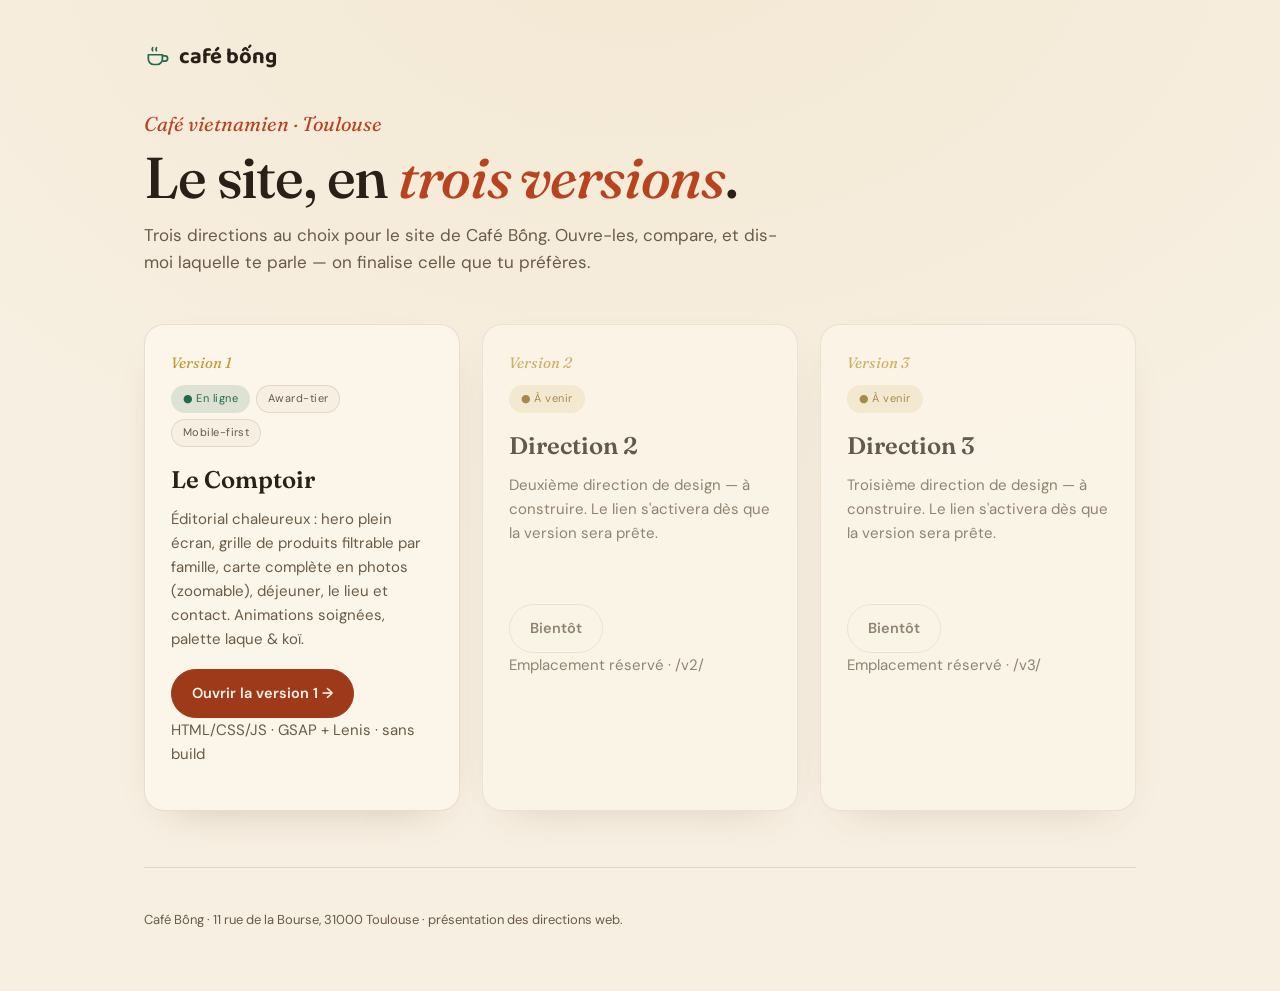
==== commit feac2b91: "Page d'accueil listant les 3 versions du site - Site actuel "Le Comptoir" déplacé dans /v1/ - Nouvel" ====
--- a/index.html
+++ b/index.html
@@ -3,630 +3,116 @@
 <head>
 <meta charset="UTF-8">
 <meta name="viewport" content="width=device-width, initial-scale=1.0">
-<title>Café Bống · Le café viet fait maison · Toulouse</title>
-<meta name="description" content="Café Bống — le café viet fait maison à Toulouse. Bubble teas, limonades, thés glacés, smoothies, gâteaux maison et déjeuner. 11 rue de la Bourse.">
-<meta property="og:title" content="Café Bống · Le café viet fait maison · Toulouse">
-<meta property="og:description" content="Le café viet, fait maison — Toulouse. 11 rue de la Bourse.">
-<meta property="og:type" content="website">
-
+<title>Café Bống · le site en 3 versions</title>
+<meta name="description" content="Café Bống — café vietnamien à Toulouse. Trois directions de site web au choix.">
+<meta property="og:title" content="Café Bống · le site en 3 versions">
+<meta property="og:description" content="Choisis la direction qui te parle.">
 <link rel="preconnect" href="https://fonts.googleapis.com">
 <link rel="preconnect" href="https://fonts.gstatic.com" crossorigin>
-<link href="https://fonts.googleapis.com/css2?family=Fraunces:ital,opsz,wght@0,9..144,500;0,9..144,600;1,9..144,500;1,9..144,600&family=Baloo+2:wght@500;600;700&family=DM+Sans:opsz,wght@9..40,400;9..40,500;9..40,600&family=Caveat:wght@600;700&display=swap" rel="stylesheet">
-<link rel="stylesheet" href="style.css?v=9">
+<link href="https://fonts.googleapis.com/css2?family=Fraunces:ital,opsz,wght@0,9..144,500;0,9..144,600;1,9..144,500&family=DM+Sans:opsz,wght@9..40,400;9..40,500;9..40,600&family=Baloo+2:wght@600;700&display=swap" rel="stylesheet">
+<style>
+  :root{
+    --cream:#f7efe1; --cream-2:#fcf6ea; --ink:#2a2018; --ink-soft:#6a5a48;
+    --laque:#b8431f; --laque-d:#9e3a1a; --gold:#c2952f; --jade:#1f6b4e;
+    --line:rgba(90,45,25,.12);
+  }
+  *{box-sizing:border-box;margin:0;padding:0}
+  html{scroll-behavior:smooth}
+  body{
+    font-family:'DM Sans',system-ui,sans-serif;color:var(--ink);
+    background:var(--cream);line-height:1.6;-webkit-font-smoothing:antialiased;
+    background-image:radial-gradient(130% 120% at 50% -10%,rgba(194,149,47,.08),transparent 55%);
+  }
+  a{color:inherit;text-decoration:none}
+  .skip{position:absolute;left:-9999px;top:0;background:var(--ink);color:#fff;padding:10px 16px;border-radius:8px;z-index:50}
+  .skip:focus{left:12px;top:12px}
+  .wrap{max-width:1040px;margin:0 auto;padding:0 24px}
+  .brand{display:inline-flex;align-items:center;gap:9px;font-family:'Baloo 2',sans-serif;font-weight:700;font-size:22px;color:var(--ink);padding-top:40px}
+  .brand svg{width:26px;height:26px;color:var(--jade)}
+  header{padding:30px 0 8px}
+  .eyebrow{font-family:'Fraunces',serif;font-style:italic;font-size:20px;color:var(--laque);margin:0 0 8px}
+  h1{font-family:'Fraunces',serif;font-weight:500;font-size:clamp(2.1rem,6vw,3.6rem);line-height:1.04;letter-spacing:-.02em;margin:0 0 14px}
+  h1 em{font-style:italic;color:var(--laque)}
+  .lead{color:var(--ink-soft);max-width:54ch;font-size:17px}
+  main{padding:40px 0 16px}
+  .grid{display:grid;grid-template-columns:repeat(auto-fill,minmax(280px,1fr));gap:22px}
+  .card{position:relative;background:var(--cream-2);border:1px solid var(--line);border-radius:20px;
+    padding:26px;display:flex;flex-direction:column;box-shadow:0 16px 44px -30px rgba(90,45,25,.4);
+    transition:transform .25s ease,box-shadow .25s ease}
+  .card.soon{opacity:.72}
+  .card:not(.soon):hover{transform:translateY(-5px);box-shadow:0 26px 60px -30px rgba(90,45,25,.45)}
+  .num{font-family:'Fraunces',serif;font-style:italic;font-size:15px;color:var(--gold)}
+  .badges{display:flex;flex-wrap:wrap;gap:6px;margin:10px 0 14px}
+  .badge{font-size:11px;letter-spacing:.04em;padding:4px 11px;border-radius:999px;background:var(--cream);color:var(--ink-soft);border:1px solid var(--line)}
+  .badge.live{background:rgba(31,107,78,.14);color:var(--jade);border-color:transparent}
+  .badge.soon{background:rgba(194,149,47,.16);color:#8a6418;border-color:transparent}
+  .card h2{font-family:'Fraunces',serif;font-weight:600;font-size:24px;margin:0 0 8px;color:var(--ink)}
+  .card p{color:var(--ink-soft);margin:0 0 18px;font-size:15px;flex:1}
+  .btn{display:inline-flex;align-items:center;gap:8px;font-family:'DM Sans';font-size:14.5px;font-weight:600;
+    padding:12px 20px;border-radius:999px;border:1.5px solid var(--line);transition:background .2s,color .2s,transform .2s}
+  .btn.primary{background:var(--laque-d);color:var(--cream-2);border-color:var(--laque-d)}
+  .btn.primary:hover{background:var(--laque);transform:translateY(-2px)}
+  .btn.disabled{color:var(--ink-soft);cursor:not-allowed;background:transparent}
+  .btn:focus-visible{outline:2px solid var(--laque);outline-offset:3px}
+  .meta{font-size:13px;color:var(--ink-soft);margin-top:14px}
+  footer{padding:42px 0 60px;color:var(--ink-soft);font-size:13px;border-top:1px solid var(--line);margin-top:40px}
+  @media (prefers-reduced-motion:reduce){*{transition:none!important;scroll-behavior:auto}}
+</style>
 </head>
 <body>
-
-<!-- ============================================================ -->
-<!-- reusable cup glyph (logo)                                     -->
-<!-- ============================================================ -->
-<svg style="display:none" aria-hidden="true"><symbol id="cup" viewBox="0 0 24 24"><path d="M4 9h13v4a5 5 0 0 1-5 5H9a5 5 0 0 1-5-5V9z" fill="none" stroke="currentColor" stroke-width="1.6" stroke-linejoin="round"/><path d="M17 10h2.4a2.4 2.4 0 0 1 0 4.8H17" fill="none" stroke="currentColor" stroke-width="1.6"/><path d="M8 2.5c-.7.9-.7 1.8 0 2.7M11.5 2.5c-.7.9-.7 1.8 0 2.7" fill="none" stroke="currentColor" stroke-width="1.4" stroke-linecap="round"/></symbol></svg>
-
-<!-- paper grain overlay (fixed, decorative) -->
-<div class="grain" aria-hidden="true"></div>
-
-<a class="skip-link" href="#carte">Aller à la carte</a>
-
-<!-- ============================================================ -->
-<!-- HEADER                                                       -->
-<!-- ============================================================ -->
-<header class="hd" id="hd">
-  <a href="#hero" class="brand" aria-label="Café Bống — accueil">
-    <svg class="brand-cup" aria-hidden="true"><use href="#cup"/></svg>
-    <span>café bống</span>
-  </a>
-
-  <nav class="nav" aria-label="Navigation principale">
-    <a href="#carte">Carte</a>
-    <a href="#dejeuner">Déjeuner</a>
-    <a href="#lieu">Le lieu</a>
-    <a href="#venir">Venir</a>
-  </nav>
-
-  <button class="burger" id="burger" aria-label="Ouvrir le menu" aria-expanded="false" aria-controls="menu-overlay">
-    <span></span><span></span><span></span>
-  </button>
-</header>
-
-<!-- ============================================================ -->
-<!-- MENU OVERLAY ("store de bambou")                             -->
-<!-- ============================================================ -->
-<div class="menu-overlay" id="menu-overlay" role="dialog" aria-modal="true" aria-label="Menu" hidden>
-  <div class="menu-inner">
-    <nav class="menu-nav" aria-label="Menu plein écran">
-      <a href="#carte" data-preview="https://images.unsplash.com/photo-1558857563-b371033873b8?auto=format&fit=crop&w=700&q=70"><span class="menu-idx">01</span>Carte</a>
-      <a href="#dejeuner" data-preview="https://images.unsplash.com/photo-1539252554453-80ab65ce3586?auto=format&fit=crop&w=700&q=70"><span class="menu-idx">02</span>Déjeuner</a>
-      <a href="#lieu" data-preview="https://images.unsplash.com/photo-1559925393-8be0ec4767c8?auto=format&fit=crop&w=700&q=70"><span class="menu-idx">03</span>Le lieu</a>
-      <a href="#venir" data-preview="https://images.unsplash.com/photo-1453614512568-c4024d13c247?auto=format&fit=crop&w=700&q=70"><span class="menu-idx">04</span>Venir</a>
-    </nav>
-
-    <aside class="menu-preview" aria-hidden="true">
-      <img class="menu-preview-img" alt="" onerror="this.style.opacity=0">
-    </aside>
-
-    <div class="menu-foot">
-      <span>11 rue de la Bourse · Toulouse</span>
-      <a href="tel:0534335970">05 34 33 59 70</a>
-    </div>
+<a class="skip" href="#versions">Aller au contenu</a>
+<div class="wrap">
+  <div class="brand">
+    <svg viewBox="0 0 24 24" fill="none" stroke="currentColor" stroke-width="1.6" aria-hidden="true">
+      <path d="M4 9h13v4a5 5 0 0 1-5 5H9a5 5 0 0 1-5-5V9z" stroke-linejoin="round"/>
+      <path d="M17 10h2.4a2.4 2.4 0 0 1 0 4.8H17"/>
+      <path d="M8 2.5c-.7.9-.7 1.8 0 2.7M11.5 2.5c-.7.9-.7 1.8 0 2.7" stroke-linecap="round"/>
+    </svg>
+    café bống
   </div>
 
-  <button class="menu-close" id="menu-close" aria-label="Fermer le menu">
-    <span></span><span></span>
-  </button>
+  <header>
+    <p class="eyebrow">Café vietnamien · Toulouse</p>
+    <h1>Le site, en <em>trois versions</em>.</h1>
+    <p class="lead">Trois directions au choix pour le site de Café Bống. Ouvre-les, compare, et dis-moi laquelle te parle — on finalise celle que tu préfères.</p>
+  </header>
+
+  <main id="versions">
+    <div class="grid">
+
+      <article class="card">
+        <span class="num">Version 1</span>
+        <div class="badges"><span class="badge live">● En ligne</span><span class="badge">Award-tier</span><span class="badge">Mobile-first</span></div>
+        <h2>Le Comptoir</h2>
+        <p>Éditorial chaleureux : hero plein écran, grille de produits filtrable par famille, carte complète en photos (zoomable), déjeuner, le lieu et contact. Animations soignées, palette laque &amp; koï.</p>
+        <div class="links"><a class="btn primary" href="v1/" target="_blank" rel="noopener">Ouvrir la version 1 →</a></div>
+        <p class="meta">HTML/CSS/JS · GSAP + Lenis · sans build</p>
+      </article>
+
+      <article class="card soon">
+        <span class="num">Version 2</span>
+        <div class="badges"><span class="badge soon">● À venir</span></div>
+        <h2>Direction 2</h2>
+        <p>Deuxième direction de design — à construire. Le lien s'activera dès que la version sera prête.</p>
+        <div class="links"><span class="btn disabled" aria-disabled="true">Bientôt</span></div>
+        <p class="meta">Emplacement réservé · /v2/</p>
+      </article>
+
+      <article class="card soon">
+        <span class="num">Version 3</span>
+        <div class="badges"><span class="badge soon">● À venir</span></div>
+        <h2>Direction 3</h2>
+        <p>Troisième direction de design — à construire. Le lien s'activera dès que la version sera prête.</p>
+        <div class="links"><span class="btn disabled" aria-disabled="true">Bientôt</span></div>
+        <p class="meta">Emplacement réservé · /v3/</p>
+      </article>
+
+    </div>
+  </main>
+
+  <footer>
+    <p>Café Bống · 11 rue de la Bourse, 31000 Toulouse · présentation des directions web.</p>
+  </footer>
 </div>
-
-<main id="main">
-
-<!-- ============================================================ -->
-<!-- 1 · HERO                                                     -->
-<!-- ============================================================ -->
-<section id="hero" class="hero">
-  <div class="hero-bg" data-parallax>
-    <img src="https://images.unsplash.com/photo-1559925393-8be0ec4767c8?auto=format&fit=crop&w=1500&q=70" alt="Ambiance lanternes du Café Bống" onerror="this.style.display='none'">
-  </div>
-  <div class="hero-scrim" aria-hidden="true"></div>
-
-  <div class="hero-inner">
-    <h1 class="hero-title" data-reveal-lines>
-      <span class="line-mask"><span class="line">Le café viet,</span></span>
-      <span class="line-mask"><span class="line"><em>fait maison.</em></span></span>
-    </h1>
-    <p class="hero-sub" data-reveal>Toulouse · 11 rue de la Bourse</p>
-    <div class="hero-cta" data-reveal>
-      <a href="#carte" class="btn btn-laque" data-magnetic>Voir la carte</a>
-    </div>
-  </div>
-
-  <span class="hero-scroll" aria-hidden="true">scroll ↓</span>
-</section>
-
-<!-- ============================================================ -->
-<!-- 2 · INTRO / PROMESSE                                         -->
-<!-- ============================================================ -->
-<section id="intro" class="intro">
-  <p class="intro-eyebrow" data-reveal>Café Bống</p>
-  <p class="intro-lead" data-reveal>
-    Tout fait maison, produits du marché. Une carte courte, fraîche,
-    <em>un clin d'œil au Vietnam.</em>
-  </p>
-</section>
-
-<!-- ============================================================ -->
-<!-- 3 · LA CARTE — Le Comptoir (rail horizontal)                 -->
-<!-- ============================================================ -->
-<section id="carte" class="carte">
-  <div class="carte-head">
-    <p class="eyebrow" data-reveal>Le comptoir</p>
-    <h2 data-reveal>La carte</h2>
-    <button type="button" class="cartes-link" data-reveal aria-haspopup="dialog">
-      <span aria-hidden="true">📋</span> Voir la carte en images
-      <span aria-hidden="true">→</span>
-    </button>
-  </div>
-
-  <!-- full menu photos (real restaurant cards) -->
-  <dialog class="cartes-modal" id="cartes-modal" aria-label="La carte complète en images">
-    <button type="button" class="cartes-close" data-close aria-label="Fermer">✕</button>
-    <div class="cartes-scroll" data-lenis-prevent>
-      <figure><img src="img/carte-boissons-1.avif" alt="Carte des boissons, page 1" loading="lazy"
-        onerror="this.closest('figure').classList.add('noimg')"><figcaption>Boissons · 1</figcaption></figure>
-      <figure><img src="img/carte-boissons-2.avif" alt="Carte des boissons, page 2" loading="lazy"
-        onerror="this.closest('figure').classList.add('noimg')"><figcaption>Boissons · 2</figcaption></figure>
-      <figure><img src="img/carte-dejeuner.avif" alt="Carte du déjeuner" loading="lazy"
-        onerror="this.closest('figure').classList.add('noimg')"><figcaption>Déjeuner</figcaption></figure>
-    </div>
-    <p class="cartes-note">La carte complète — boissons &amp; offre déjeuner (12h–14h).</p>
-  </dialog>
-
-  <!-- famille filters -->
-  <div class="rail-tabs" role="tablist" aria-label="Familles de la carte">
-    <button class="rail-tab is-active" data-filter="tout"        role="tab" aria-selected="true">Tout</button>
-    <button class="rail-tab" data-filter="giai-khat"   role="tab" aria-selected="false">Giải Khát</button>
-    <button class="rail-tab" data-filter="bubble"      role="tab" aria-selected="false">Bubble tea</button>
-    <button class="rail-tab" data-filter="limonade"    role="tab" aria-selected="false">Limonades</button>
-    <button class="rail-tab" data-filter="thes-glaces" role="tab" aria-selected="false">Thés glacés</button>
-    <button class="rail-tab" data-filter="smoothies"   role="tab" aria-selected="false">Smoothies</button>
-    <button class="rail-tab" data-filter="gateaux"     role="tab" aria-selected="false">Gâteaux</button>
-    <button class="rail-tab" data-filter="dejeuner"    role="tab" aria-selected="false">Déjeuner</button>
-  </div>
-
-  <!-- product grid (filtered by family tabs — natural vertical page scroll) -->
-  <div class="grid" data-grid role="list" aria-label="Nos produits">
-
-    <!-- GIẢI KHÁT VIỆT -->
-    <article class="rail-card" data-filter="giai-khat">
-      <div class="rc-photo"><img src="https://images.unsplash.com/photo-1556679343-c7306c1976bc?auto=format&fit=crop&w=600&q=70" alt="Nước mía, jus de canne" loading="lazy" onerror="this.parentNode.classList.add('noimg')"></div>
-      <div class="rc-body">
-        <span class="rc-fam">Giải Khát Việt</span>
-        <h3 class="rc-name">Nước mía</h3>
-        <p class="rc-desc">Jus de canne à sucre &amp; agrumes</p>
-        <span class="rc-price">5€</span>
-      </div>
-    </article>
-
-    <article class="rail-card" data-filter="giai-khat">
-      <div class="rc-photo"><img src="https://images.unsplash.com/photo-1536935338788-846bb9981813?auto=format&fit=crop&w=600&q=70" alt="Nước dừa đá, coco frais" loading="lazy" onerror="this.parentNode.classList.add('noimg')"></div>
-      <div class="rc-body">
-        <span class="rc-fam">Giải Khát Việt</span>
-        <h3 class="rc-name">Nước dừa đá</h3>
-        <p class="rc-desc">Coco frais &amp; chair de coco</p>
-        <span class="rc-price">5€</span>
-      </div>
-    </article>
-
-    <article class="rail-card" data-filter="giai-khat">
-      <div class="rc-photo"><img src="https://images.unsplash.com/photo-1497534547324-0ebb3f052e88?auto=format&fit=crop&w=600&q=70" alt="Tắc xí muội, kumquat" loading="lazy" onerror="this.parentNode.classList.add('noimg')"></div>
-      <div class="rc-body">
-        <span class="rc-fam">Giải Khát Việt</span>
-        <h3 class="rc-name">Tắc xí muội</h3>
-        <p class="rc-desc">Kumquat &amp; confit d'abricot</p>
-        <span class="rc-price">6€</span>
-      </div>
-    </article>
-
-    <article class="rail-card" data-filter="giai-khat">
-      <div class="rc-photo"><img src="https://images.unsplash.com/photo-1551024709-8f23befc6f87?auto=format&fit=crop&w=600&q=70" alt="Đá Me, tamarin glacé" loading="lazy" onerror="this.parentNode.classList.add('noimg')"></div>
-      <div class="rc-body">
-        <span class="rc-fam">Giải Khát Việt</span>
-        <h3 class="rc-name">Đá Me</h3>
-        <p class="rc-desc">Tamarin glacé, notes ananas-gingembre</p>
-        <span class="rc-price">6€</span>
-      </div>
-    </article>
-
-    <!-- BUBBLE TEAS -->
-    <article class="rail-card" data-filter="bubble">
-      <div class="rc-photo"><img src="https://images.unsplash.com/photo-1558857563-b371033873b8?auto=format&fit=crop&w=600&q=70" alt="Thé vert aux fruits" loading="lazy" onerror="this.parentNode.classList.add('noimg')"></div>
-      <div class="rc-body">
-        <span class="rc-fam">Bubble tea</span>
-        <h3 class="rc-name">Thé vert aux fruits</h3>
-        <p class="rc-desc">Froid · pêche, litchi, passion ou mangue</p>
-        <span class="rc-price">6€</span>
-      </div>
-    </article>
-
-    <article class="rail-card" data-filter="bubble">
-      <span class="rc-badge" data-badge="new">👑 nouveauté</span>
-      <div class="rc-photo"><img src="https://images.unsplash.com/photo-1525373698358-041e3a460346?auto=format&fit=crop&w=600&q=70" alt="Thé noir au lait" loading="lazy" onerror="this.parentNode.classList.add('noimg')"></div>
-      <div class="rc-body">
-        <span class="rc-fam">Bubble tea</span>
-        <h3 class="rc-name">Thé noir au lait</h3>
-        <p class="rc-desc">Chaud/froid · nature, matcha, taro, vanille</p>
-        <span class="rc-price">6€</span>
-      </div>
-    </article>
-
-    <article class="rail-card" data-filter="bubble">
-      <span class="rc-badge" data-badge="love">♡ coup de cœur</span>
-      <div class="rc-photo"><img src="https://images.unsplash.com/photo-1627998792088-f8a9b72f2ea0?auto=format&fit=crop&w=600&q=70" alt="Brown Sugar Milk" loading="lazy" onerror="this.parentNode.classList.add('noimg')"></div>
-      <div class="rc-body">
-        <span class="rc-fam">Bubble tea</span>
-        <h3 class="rc-name">Brown Sugar Milk</h3>
-        <p class="rc-desc">Perles sucre brun · option vegan coco</p>
-        <span class="rc-price">6€</span>
-      </div>
-    </article>
-
-    <!-- LIMONADES -->
-    <article class="rail-card" data-filter="limonade">
-      <div class="rc-photo"><img src="https://images.unsplash.com/photo-1513558161293-cdaf765ed2fd?auto=format&fit=crop&w=600&q=70" alt="Limonade ananas-gingembre" loading="lazy" onerror="this.parentNode.classList.add('noimg')"></div>
-      <div class="rc-body">
-        <span class="rc-fam">Limonade by Bống</span>
-        <h3 class="rc-name">Ananas &amp; Gingembre</h3>
-        <p class="rc-desc">Limonade maison, pétillante</p>
-        <span class="rc-price">6€</span>
-      </div>
-    </article>
-
-    <article class="rail-card" data-filter="limonade">
-      <div class="rc-photo"><img src="https://images.unsplash.com/photo-1600271886742-f049cd451bba?auto=format&fit=crop&w=600&q=70" alt="Limonade mangue-bergamote" loading="lazy" onerror="this.parentNode.classList.add('noimg')"></div>
-      <div class="rc-body">
-        <span class="rc-fam">Limonade by Bống</span>
-        <h3 class="rc-name">Mangue &amp; Bergamote</h3>
-        <p class="rc-desc">Limonade maison, pétillante</p>
-        <span class="rc-price">6€</span>
-      </div>
-    </article>
-
-    <article class="rail-card" data-filter="limonade">
-      <span class="rc-badge" data-badge="best">☆ best-seller</span>
-      <div class="rc-photo"><img src="https://images.unsplash.com/photo-1499638673689-79a0b5115d87?auto=format&fit=crop&w=600&q=70" alt="Limonade myrtille-yuzu" loading="lazy" onerror="this.parentNode.classList.add('noimg')"></div>
-      <div class="rc-body">
-        <span class="rc-fam">Limonade by Bống</span>
-        <h3 class="rc-name">Myrtille &amp; Yuzu</h3>
-        <p class="rc-desc">Limonade maison, pétillante</p>
-        <span class="rc-price">6€</span>
-      </div>
-    </article>
-
-    <!-- THÉS GLACÉS -->
-    <article class="rail-card" data-filter="thes-glaces">
-      <div class="rc-photo"><img src="https://images.unsplash.com/photo-1556679343-c7306c1976bc?auto=format&fit=crop&w=600&q=70" alt="Trà chanh" loading="lazy" onerror="this.parentNode.classList.add('noimg')"></div>
-      <div class="rc-body">
-        <span class="rc-fam">Thé glacé</span>
-        <h3 class="rc-name">Trà chanh</h3>
-        <p class="rc-desc">Thé vert jasmin vietnamien, citron</p>
-        <span class="rc-price">4,5€</span>
-      </div>
-    </article>
-
-    <article class="rail-card" data-filter="thes-glaces">
-      <div class="rc-photo"><img src="https://images.unsplash.com/photo-1597481499750-3e6b22637e12?auto=format&fit=crop&w=600&q=70" alt="Pêche-Hibiscus" loading="lazy" onerror="this.parentNode.classList.add('noimg')"></div>
-      <div class="rc-body">
-        <span class="rc-fam">Thé glacé</span>
-        <h3 class="rc-name">Pêche &amp; Hibiscus</h3>
-        <p class="rc-desc">Hibiscus, morceaux de pêche</p>
-        <span class="rc-price">5,5€</span>
-      </div>
-    </article>
-
-    <article class="rail-card" data-filter="thes-glaces">
-      <div class="rc-photo"><img src="https://images.unsplash.com/photo-1437418747212-8d9709afab22?auto=format&fit=crop&w=600&q=70" alt="Blue lychee ginger" loading="lazy" onerror="this.parentNode.classList.add('noimg')"></div>
-      <div class="rc-body">
-        <span class="rc-fam">Thé glacé</span>
-        <h3 class="rc-name">Blue lychee ginger</h3>
-        <p class="rc-desc">Sencha, butterfly pea, litchi, gingembre</p>
-        <span class="rc-price">5,5€</span>
-      </div>
-    </article>
-
-    <article class="rail-card" data-filter="thes-glaces">
-      <span class="rc-badge" data-badge="best">☆ best-seller</span>
-      <div class="rc-photo"><img src="https://images.unsplash.com/photo-1546173159-315724a31696?auto=format&fit=crop&w=600&q=70" alt="Mango & Dragon" loading="lazy" onerror="this.parentNode.classList.add('noimg')"></div>
-      <div class="rc-body">
-        <span class="rc-fam">Thé glacé</span>
-        <h3 class="rc-name">Mango &amp; Dragon</h3>
-        <p class="rc-desc">Oolong, fruit du dragon &amp; mangue</p>
-        <span class="rc-price">5,5€</span>
-      </div>
-    </article>
-
-    <article class="rail-card" data-filter="thes-glaces">
-      <div class="rc-photo"><img src="https://images.unsplash.com/photo-1499961524705-d5f516fe18e9?auto=format&fit=crop&w=600&q=70" alt="Framboise basilic" loading="lazy" onerror="this.parentNode.classList.add('noimg')"></div>
-      <div class="rc-body">
-        <span class="rc-fam">Thé glacé</span>
-        <h3 class="rc-name">Framboise &amp; Basilic</h3>
-        <p class="rc-desc">Rooibos framboise, basilic frais</p>
-        <span class="rc-price">5,5€</span>
-      </div>
-    </article>
-
-    <!-- SMOOTHIES -->
-    <article class="rail-card" data-filter="smoothies">
-      <div class="rc-photo"><img src="https://images.unsplash.com/photo-1623065422902-30a2d299bbe4?auto=format&fit=crop&w=600&q=70" alt="Smoothie mangue" loading="lazy" onerror="this.parentNode.classList.add('noimg')"></div>
-      <div class="rc-body">
-        <span class="rc-fam">Smoothie</span>
-        <h3 class="rc-name">Mangue</h3>
-        <p class="rc-desc">Pur fruit, onctueux</p>
-        <span class="rc-price">5,5€</span>
-      </div>
-    </article>
-
-    <article class="rail-card" data-filter="smoothies">
-      <div class="rc-photo"><img src="https://images.unsplash.com/photo-1505252585461-04db1eb84625?auto=format&fit=crop&w=600&q=70" alt="Smoothie framboise" loading="lazy" onerror="this.parentNode.classList.add('noimg')"></div>
-      <div class="rc-body">
-        <span class="rc-fam">Smoothie</span>
-        <h3 class="rc-name">Framboise</h3>
-        <p class="rc-desc">Pur fruit, onctueux</p>
-        <span class="rc-price">5,5€</span>
-      </div>
-    </article>
-
-    <article class="rail-card" data-filter="smoothies">
-      <div class="rc-photo"><img src="https://images.unsplash.com/photo-1502741224143-90386d7f8c82?auto=format&fit=crop&w=600&q=70" alt="Smoothie mix mangue-framboise" loading="lazy" onerror="this.parentNode.classList.add('noimg')"></div>
-      <div class="rc-body">
-        <span class="rc-fam">Smoothie</span>
-        <h3 class="rc-name">Mix</h3>
-        <p class="rc-desc">Mangue &amp; framboise</p>
-        <span class="rc-price">5,5€</span>
-      </div>
-    </article>
-
-    <article class="rail-card" data-filter="smoothies">
-      <div class="rc-photo"><img src="https://images.unsplash.com/photo-1623428187969-5da2dcea5ebf?auto=format&fit=crop&w=600&q=70" alt="Smoothie avocat" loading="lazy" onerror="this.parentNode.classList.add('noimg')"></div>
-      <div class="rc-body">
-        <span class="rc-fam">Smoothie</span>
-        <h3 class="rc-name">Avocat</h3>
-        <p class="rc-desc">Lait concentré &amp; crème de coco</p>
-        <span class="rc-price">6€</span>
-      </div>
-    </article>
-
-    <article class="rail-card" data-filter="smoothies">
-      <span class="rc-badge" data-badge="best">☆ best-seller</span>
-      <div class="rc-photo"><img src="https://images.unsplash.com/photo-1488477181946-6428a0291777?auto=format&fit=crop&w=600&q=70" alt="Frappé yaourt mangue" loading="lazy" onerror="this.parentNode.classList.add('noimg')"></div>
-      <div class="rc-body">
-        <span class="rc-fam">Smoothie</span>
-        <h3 class="rc-name">Frappé yaourt mangue</h3>
-        <p class="rc-desc">Yaourt frais &amp; mangue</p>
-        <span class="rc-price">6€</span>
-      </div>
-    </article>
-
-    <!-- GÂTEAUX -->
-    <article class="rail-card" data-filter="gateaux">
-      <div class="rc-photo"><img src="https://images.unsplash.com/photo-1499636136210-6f4ee915583e?auto=format&fit=crop&w=600&q=70" alt="Cookie" loading="lazy" onerror="this.parentNode.classList.add('noimg')"></div>
-      <div class="rc-body">
-        <span class="rc-fam">Gâteau maison</span>
-        <h3 class="rc-name">Cookie</h3>
-        <p class="rc-desc">Chocolat, fait sur place</p>
-        <span class="rc-price">3€</span>
-      </div>
-    </article>
-
-    <article class="rail-card" data-filter="gateaux">
-      <div class="rc-photo"><img src="https://images.unsplash.com/photo-1606313564200-e75d5e30476c?auto=format&fit=crop&w=600&q=70" alt="Brownie caramel" loading="lazy" onerror="this.parentNode.classList.add('noimg')"></div>
-      <div class="rc-body">
-        <span class="rc-fam">Gâteau maison</span>
-        <h3 class="rc-name">Brownie caramel</h3>
-        <p class="rc-desc">Coulis caramel</p>
-        <span class="rc-price">4€</span>
-      </div>
-    </article>
-
-    <article class="rail-card" data-filter="gateaux">
-      <div class="rc-photo"><img src="https://images.unsplash.com/photo-1533134242443-d4fd215305ad?auto=format&fit=crop&w=600&q=70" alt="Cheesecake lemon curd" loading="lazy" onerror="this.parentNode.classList.add('noimg')"></div>
-      <div class="rc-body">
-        <span class="rc-fam">Gâteau maison</span>
-        <h3 class="rc-name">Cheesecake lemon curd</h3>
-        <p class="rc-desc">Citron, croûte sablée</p>
-        <span class="rc-price">5,5€</span>
-      </div>
-    </article>
-
-    <article class="rail-card" data-filter="gateaux">
-      <div class="rc-photo"><img src="https://images.unsplash.com/photo-1621303837174-89787a7d4729?auto=format&fit=crop&w=600&q=70" alt="Carrot cake" loading="lazy" onerror="this.parentNode.classList.add('noimg')"></div>
-      <div class="rc-body">
-        <span class="rc-fam">Gâteau maison</span>
-        <h3 class="rc-name">Carrot cake</h3>
-        <p class="rc-desc">Épices, glaçage cream cheese</p>
-        <span class="rc-price">5,5€</span>
-      </div>
-    </article>
-
-    <article class="rail-card" data-filter="gateaux">
-      <div class="rc-photo"><img src="https://images.unsplash.com/photo-1586788680434-30d324b2d46f?auto=format&fit=crop&w=600&q=70" alt="Red Velvet" loading="lazy" onerror="this.parentNode.classList.add('noimg')"></div>
-      <div class="rc-body">
-        <span class="rc-fam">Gâteau maison</span>
-        <h3 class="rc-name">Red Velvet</h3>
-        <p class="rc-desc">Framboises, cream cheese</p>
-        <span class="rc-price">5,5€</span>
-      </div>
-    </article>
-
-    <article class="rail-card" data-filter="gateaux">
-      <span class="rc-badge" data-badge="best">☆ best-seller</span>
-      <div class="rc-photo"><img src="https://images.unsplash.com/photo-1565958011703-44f9829ba187?auto=format&fit=crop&w=600&q=70" alt="Cake taro-myrtille" loading="lazy" onerror="this.parentNode.classList.add('noimg')"></div>
-      <div class="rc-body">
-        <span class="rc-fam">Gâteau maison</span>
-        <h3 class="rc-name">Cake taro-myrtille</h3>
-        <p class="rc-desc">Taro, myrtille-bergamote</p>
-        <span class="rc-price">6€</span>
-      </div>
-    </article>
-
-    <article class="rail-card" data-filter="gateaux">
-      <span class="rc-badge" data-badge="new">👑 nouveauté</span>
-      <div class="rc-photo"><img src="https://images.unsplash.com/photo-1519869325930-281384150729?auto=format&fit=crop&w=600&q=70" alt="Cake Oolong jasmin" loading="lazy" onerror="this.parentNode.classList.add('noimg')"></div>
-      <div class="rc-body">
-        <span class="rc-fam">Gâteau maison</span>
-        <h3 class="rc-name">Cake Oolong jasmin</h3>
-        <p class="rc-desc">Oolong, jasmin, mangue-passion</p>
-        <span class="rc-price">6€</span>
-      </div>
-    </article>
-
-    <article class="rail-card" data-filter="gateaux">
-      <div class="rc-photo"><img src="https://images.unsplash.com/photo-1571877227200-a0d98ea607e9?auto=format&fit=crop&w=600&q=70" alt="Tiramisu à la viet" loading="lazy" onerror="this.parentNode.classList.add('noimg')"></div>
-      <div class="rc-body">
-        <span class="rc-fam">Gâteau maison</span>
-        <h3 class="rc-name">Tiramisu à la viet</h3>
-        <p class="rc-desc">Robusta &amp; lait concentré</p>
-        <span class="rc-price">7€</span>
-      </div>
-    </article>
-
-    <!-- DÉJEUNER -->
-    <article class="rail-card" data-filter="dejeuner">
-      <div class="rc-photo"><img src="https://images.unsplash.com/photo-1539252554453-80ab65ce3586?auto=format&fit=crop&w=600&q=70" alt="Club Bánh-mì" loading="lazy" onerror="this.parentNode.classList.add('noimg')"></div>
-      <div class="rc-body">
-        <span class="rc-fam">Déjeuner · 12h–14h</span>
-        <h3 class="rc-name">Club « Bánh-mì »</h3>
-        <p class="rc-desc">Poulet ou végé · sauce asiatique maison</p>
-        <span class="rc-price">13€</span>
-      </div>
-    </article>
-
-    <article class="rail-card" data-filter="dejeuner">
-      <div class="rc-photo"><img src="https://images.unsplash.com/photo-1512621776951-a57141f2eefd?auto=format&fit=crop&w=600&q=70" alt="Salade végé" loading="lazy" onerror="this.parentNode.classList.add('noimg')"></div>
-      <div class="rc-body">
-        <span class="rc-fam">Déjeuner · 12h–14h</span>
-        <h3 class="rc-name">Salade végé</h3>
-        <p class="rc-desc">Soja, sauce caramélisée au poivre</p>
-        <span class="rc-price">14,5€</span>
-      </div>
-    </article>
-
-    <article class="rail-card" data-filter="dejeuner">
-      <div class="rc-photo"><img src="https://images.unsplash.com/photo-1546069901-ba9599a7e63c?auto=format&fit=crop&w=600&q=70" alt="Salade poulet" loading="lazy" onerror="this.parentNode.classList.add('noimg')"></div>
-      <div class="rc-body">
-        <span class="rc-fam">Déjeuner · 12h–14h</span>
-        <h3 class="rc-name">Salade poulet</h3>
-        <p class="rc-desc">Poulet mariné, épices &amp; citronnelle</p>
-        <span class="rc-price">14,5€</span>
-      </div>
-    </article>
-
-    <article class="rail-card" data-filter="dejeuner">
-      <div class="rc-photo"><img src="https://images.unsplash.com/photo-1467003909585-2f8a72700288?auto=format&fit=crop&w=600&q=70" alt="Salade saumon gravlax" loading="lazy" onerror="this.parentNode.classList.add('noimg')"></div>
-      <div class="rc-body">
-        <span class="rc-fam">Déjeuner · 12h–14h</span>
-        <h3 class="rc-name">Salade saumon gravlax</h3>
-        <p class="rc-desc">Gravlax maison, aneth, betterave</p>
-        <span class="rc-price">15,5€</span>
-      </div>
-    </article>
-
-    <article class="rail-card" data-filter="dejeuner">
-      <div class="rc-photo"><img src="https://images.unsplash.com/photo-1504674900247-0877df9cc836?auto=format&fit=crop&w=600&q=70" alt="Plat du moment" loading="lazy" onerror="this.parentNode.classList.add('noimg')"></div>
-      <div class="rc-body">
-        <span class="rc-fam">Déjeuner · 12h–14h</span>
-        <h3 class="rc-name">Plat du moment</h3>
-        <p class="rc-desc">Voir l'ardoise · touche viet</p>
-        <span class="rc-price">—</span>
-      </div>
-    </article>
-
-    <article class="rail-card" data-filter="dejeuner">
-      <div class="rc-photo"><img src="https://images.unsplash.com/photo-1414235077428-338989a2e8c0?auto=format&fit=crop&w=600&q=70" alt="Combo snack" loading="lazy" onerror="this.parentNode.classList.add('noimg')"></div>
-      <div class="rc-body">
-        <span class="rc-fam">Déjeuner · 12h–14h</span>
-        <h3 class="rc-name">Combo snack</h3>
-        <p class="rc-desc">Club ou salade + boisson</p>
-        <span class="rc-price">—</span>
-      </div>
-    </article>
-
-    <!-- end-cap -->
-    <article class="rail-card rail-end" data-filter="all" aria-hidden="false">
-      <div class="rc-body rc-end-body">
-        <p class="rc-end-note">On s'adapte à vos allergies 😊</p>
-        <a href="#venir" class="btn btn-ghost" data-magnetic>Venir nous voir</a>
-      </div>
-    </article>
-
-  </div><!-- /.grid -->
-</section>
-
-<!-- ============================================================ -->
-<!-- 4 · DÉJEUNER                                                 -->
-<!-- ============================================================ -->
-<section id="dejeuner" class="dej">
-  <div class="dej-grid">
-    <div class="dej-text">
-      <p class="eyebrow" data-reveal>Le déjeuner</p>
-      <h2 data-reveal>12h00 – 14h00</h2>
-      <p class="dej-lead" data-reveal>
-        Le midi, une formule courte et fraîche : club « Bánh-mì », salades gourmandes,
-        plat du moment. Produits du marché, certains ingrédients varient au quotidien.
-      </p>
-      <ul class="dej-list" data-reveal>
-        <li><b>Samedi</b> — 1<sup>er</sup> service 12h · 2<sup>nd</sup> service 13h30</li>
-        <li><b>Dimanche</b> — brunch maison 12h – 14h</li>
-        <li><b>Combo</b> — plat + boisson + douceur</li>
-      </ul>
-    </div>
-
-    <div class="dej-media">
-      <figure class="sticky-dish" data-scale>
-        <img src="https://images.unsplash.com/photo-1539252554453-80ab65ce3586?auto=format&fit=crop&w=900&q=70" alt="Club Bánh-mì maison" loading="lazy" onerror="this.parentNode.classList.add('noimg')">
-        <figcaption>Club « Bánh-mì » — poulet ou végé · 13€</figcaption>
-      </figure>
-    </div>
-  </div>
-</section>
-
-<!-- ============================================================ -->
-<!-- 5 · LE LIEU                                                  -->
-<!-- ============================================================ -->
-<section id="lieu" class="lieu">
-  <div class="lieu-head">
-    <p class="eyebrow" data-reveal>Le lieu</p>
-    <h2 data-reveal>Lanternes, koï &amp; brique.</h2>
-  </div>
-
-  <div class="lieu-gal">
-    <figure class="lg lg-1" data-scale><img src="https://images.unsplash.com/photo-1545048702-79362596cdc9?auto=format&fit=crop&w=900&q=70" alt="Lanternes vietnamiennes" loading="lazy" onerror="this.parentNode.classList.add('noimg')"></figure>
-    <figure class="lg lg-2" data-scale><img src="https://images.unsplash.com/photo-1535850452425-140ee4a8dbae?auto=format&fit=crop&w=700&q=70" alt="Bassin et carpes koï" loading="lazy" onerror="this.parentNode.classList.add('noimg')"></figure>
-    <figure class="lg lg-3" data-scale><img src="https://images.unsplash.com/photo-1521017432531-fbd92d768814?auto=format&fit=crop&w=700&q=70" alt="Mur de brique et plantes" loading="lazy" onerror="this.parentNode.classList.add('noimg')"></figure>
-    <figure class="lg lg-4" data-scale><img src="https://images.unsplash.com/photo-1466692476868-aef1dfb1e735?auto=format&fit=crop&w=700&q=70" alt="Plantes et coin cosy" loading="lazy" onerror="this.parentNode.classList.add('noimg')"></figure>
-  </div>
-  <p class="lieu-note" data-reveal>📷 Visuels d'exemple — à remplacer par les vraies photos du lieu.</p>
-</section>
-
-<!-- ============================================================ -->
-<!-- 6 · VENIR                                                    -->
-<!-- ============================================================ -->
-<section id="venir" class="venir">
-  <div class="venir-grid">
-    <div class="venir-info">
-      <p class="eyebrow" data-reveal>Venir</p>
-      <h2 data-reveal>On vous garde<br>une tasse au chaud.</h2>
-
-      <ul class="venir-list" data-reveal>
-        <li><span class="vi-ic">📍</span><div><b>11 rue de la Bourse</b><br>31000 Toulouse</div></li>
-        <li><span class="vi-ic">🕙</span><div><b>Lun – Sam</b> · 11h – 19h<br><b>Dim</b> · brunch 12h – 14h</div></li>
-        <li><span class="vi-ic">📞</span><div><a href="tel:0534335970">05 34 33 59 70</a></div></li>
-        <li><span class="vi-ic">🌱</span><div>On s'adapte à vos allergies</div></li>
-      </ul>
-
-      <div class="venir-cta" data-reveal>
-        <a href="tel:0534335970" class="btn btn-laque" data-magnetic>Appeler</a>
-        <a href="https://maps.google.com/?q=11+rue+de+la+Bourse+31000+Toulouse" target="_blank" rel="noopener" class="btn btn-ghost" data-magnetic>Itinéraire</a>
-      </div>
-
-      <div class="socials" data-reveal>
-        <a href="#" aria-label="Instagram">Instagram</a>
-        <a href="#" aria-label="TikTok">TikTok</a>
-        <a href="#" aria-label="Facebook">Facebook</a>
-      </div>
-    </div>
-
-    <a class="venir-map" href="https://maps.google.com/?q=11+rue+de+la+Bourse+31000+Toulouse" target="_blank" rel="noopener" data-reveal>
-      <span class="map-pin">📍</span>
-      <span class="map-addr">11 rue de la Bourse · Toulouse</span>
-      <em>Ouvrir dans Google Maps →</em>
-    </a>
-  </div>
-
-  <!-- marquee ardoise -->
-  <div class="marquee" aria-hidden="true">
-    <div class="marquee-track">
-      <span>♡ coup de cœur</span><i>·</i><span>☆ best-seller</span><i>·</i><span>👑 nouveauté</span><i>·</i><span>fait maison</span><i>·</i><span>produits du marché</span><i>·</i><span>on s'adapte à vos allergies</span><i>·</i>
-      <span>♡ coup de cœur</span><i>·</i><span>☆ best-seller</span><i>·</i><span>👑 nouveauté</span><i>·</i><span>fait maison</span><i>·</i><span>produits du marché</span><i>·</i><span>on s'adapte à vos allergies</span><i>·</i>
-    </div>
-  </div>
-</section>
-
-</main>
-
-<!-- ============================================================ -->
-<!-- FOOTER                                                       -->
-<!-- ============================================================ -->
-<footer class="ft">
-  <a href="#hero" class="brand ft-brand">
-    <svg class="brand-cup" aria-hidden="true"><use href="#cup"/></svg>
-    <span>café bống</span>
-  </a>
-  <p>Café viet fait maison · Toulouse</p>
-  <p class="ft-fine">Prototype — <span id="yr"></span>. Maquette de démonstration.</p>
-</footer>
-
-<!-- ============================================================ -->
-<!-- CDN libs (motion-engineer wires these in main.js)            -->
-<!-- ============================================================ -->
-<script src="https://cdn.jsdelivr.net/npm/lenis@1/dist/lenis.min.js"></script>
-<script src="https://cdn.jsdelivr.net/npm/gsap@3/dist/gsap.min.js"></script>
-<script src="https://cdn.jsdelivr.net/npm/gsap@3/dist/ScrollTrigger.min.js"></script>
-<script src="main.js?v=9"></script>
 </body>
 </html>
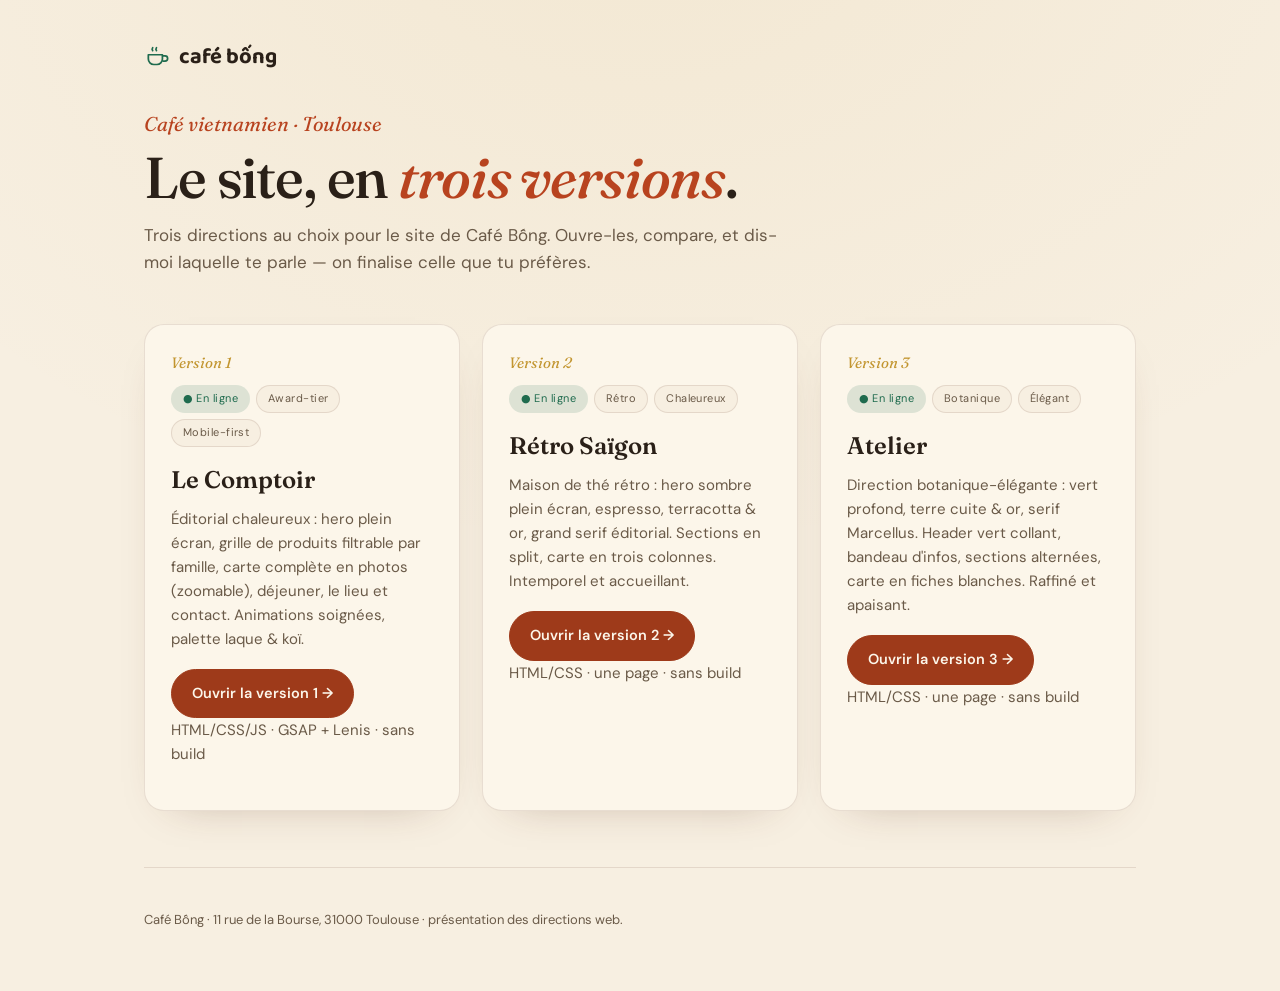
==== commit 15cea2dd: "Ajoute versions 2 (Rétro Saïgon) et 3 (Atelier) + active les liens - /v2/ : direction rétro (espress" ====
--- a/index.html
+++ b/index.html
@@ -89,22 +89,22 @@
         <p class="meta">HTML/CSS/JS · GSAP + Lenis · sans build</p>
       </article>
 
-      <article class="card soon">
+      <article class="card">
         <span class="num">Version 2</span>
-        <div class="badges"><span class="badge soon">● À venir</span></div>
-        <h2>Direction 2</h2>
-        <p>Deuxième direction de design — à construire. Le lien s'activera dès que la version sera prête.</p>
-        <div class="links"><span class="btn disabled" aria-disabled="true">Bientôt</span></div>
-        <p class="meta">Emplacement réservé · /v2/</p>
+        <div class="badges"><span class="badge live">● En ligne</span><span class="badge">Rétro</span><span class="badge">Chaleureux</span></div>
+        <h2>Rétro Saïgon</h2>
+        <p>Maison de thé rétro : hero sombre plein écran, espresso, terracotta &amp; or, grand serif éditorial. Sections en split, carte en trois colonnes. Intemporel et accueillant.</p>
+        <div class="links"><a class="btn primary" href="v2/" target="_blank" rel="noopener">Ouvrir la version 2 →</a></div>
+        <p class="meta">HTML/CSS · une page · sans build</p>
       </article>
 
-      <article class="card soon">
+      <article class="card">
         <span class="num">Version 3</span>
-        <div class="badges"><span class="badge soon">● À venir</span></div>
-        <h2>Direction 3</h2>
-        <p>Troisième direction de design — à construire. Le lien s'activera dès que la version sera prête.</p>
-        <div class="links"><span class="btn disabled" aria-disabled="true">Bientôt</span></div>
-        <p class="meta">Emplacement réservé · /v3/</p>
+        <div class="badges"><span class="badge live">● En ligne</span><span class="badge">Botanique</span><span class="badge">Élégant</span></div>
+        <h2>Atelier</h2>
+        <p>Direction botanique-élégante : vert profond, terre cuite &amp; or, serif Marcellus. Header vert collant, bandeau d'infos, sections alternées, carte en fiches blanches. Raffiné et apaisant.</p>
+        <div class="links"><a class="btn primary" href="v3/" target="_blank" rel="noopener">Ouvrir la version 3 →</a></div>
+        <p class="meta">HTML/CSS · une page · sans build</p>
       </article>
 
     </div>
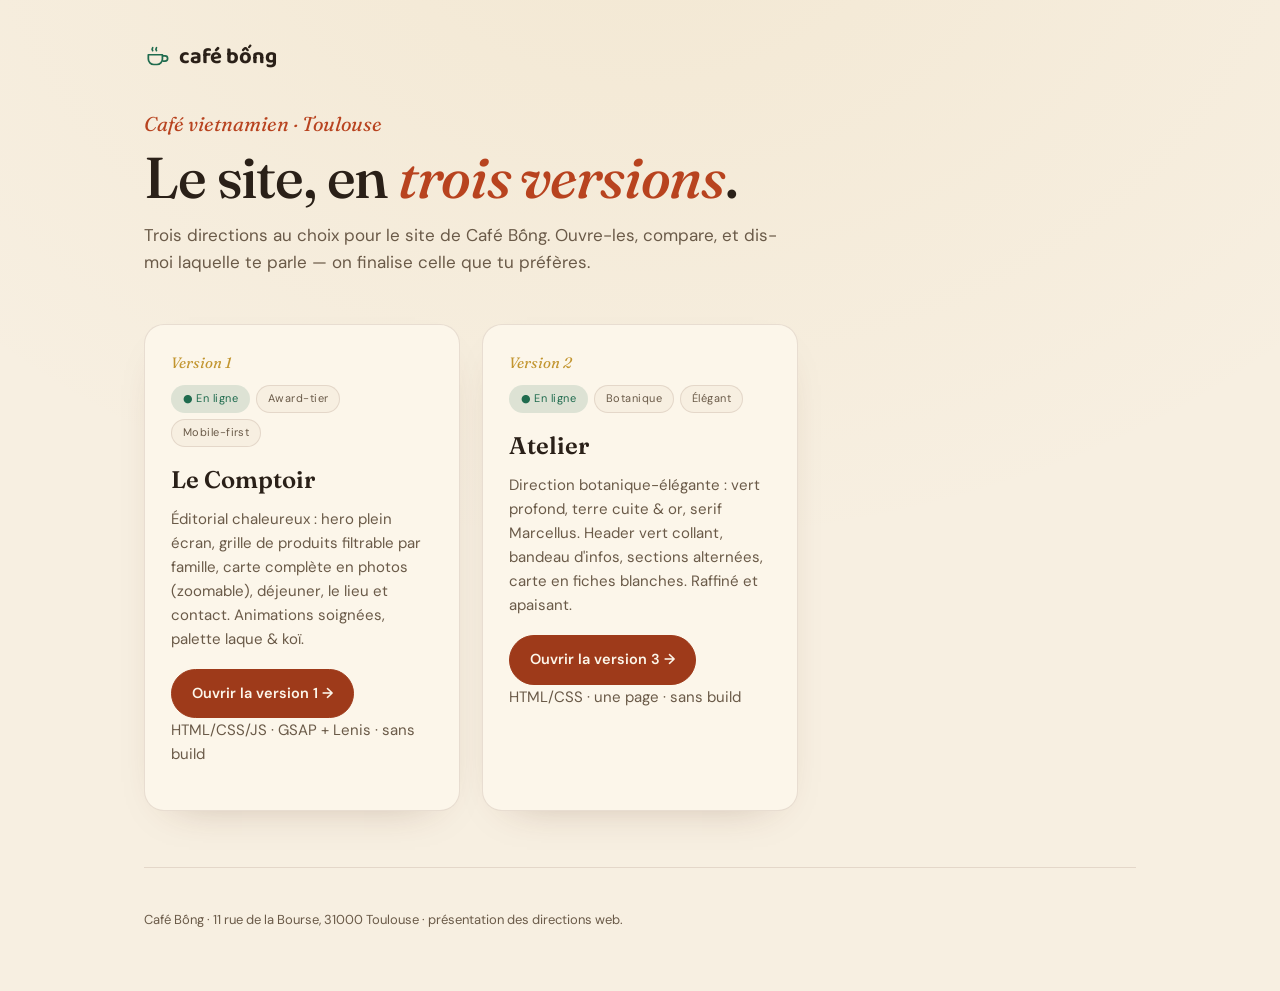
==== commit b072f47d: "V1: vidéo phin (intro) + grille 7 phares (onglets retirés) · V2: vidéo phin (esprit) + tagpill lisib" ====
--- a/index.html
+++ b/index.html
@@ -91,15 +91,6 @@
 
       <article class="card">
         <span class="num">Version 2</span>
-        <div class="badges"><span class="badge live">● En ligne</span><span class="badge">Rétro</span><span class="badge">Chaleureux</span></div>
-        <h2>Rétro Saïgon</h2>
-        <p>Maison de thé rétro : hero sombre plein écran, espresso, terracotta &amp; or, grand serif éditorial. Sections en split, carte en trois colonnes. Intemporel et accueillant.</p>
-        <div class="links"><a class="btn primary" href="v2/" target="_blank" rel="noopener">Ouvrir la version 2 →</a></div>
-        <p class="meta">HTML/CSS · une page · sans build</p>
-      </article>
-
-      <article class="card">
-        <span class="num">Version 3</span>
         <div class="badges"><span class="badge live">● En ligne</span><span class="badge">Botanique</span><span class="badge">Élégant</span></div>
         <h2>Atelier</h2>
         <p>Direction botanique-élégante : vert profond, terre cuite &amp; or, serif Marcellus. Header vert collant, bandeau d'infos, sections alternées, carte en fiches blanches. Raffiné et apaisant.</p>
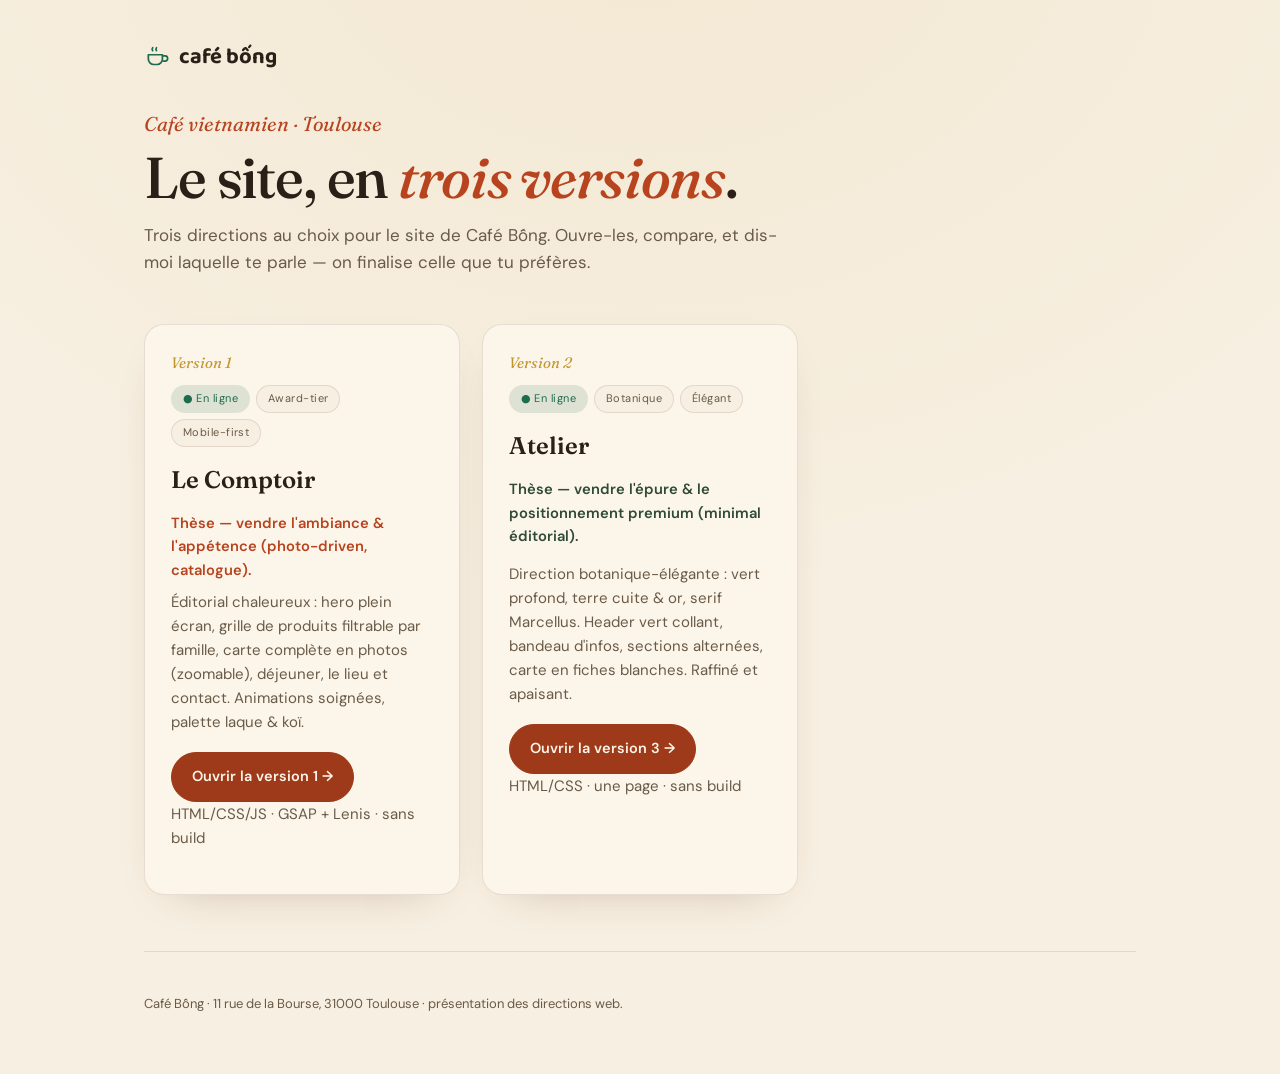
==== commit 8d963584: "Corrections conseil LLM : V1 stock->placeholders honnêtes + note photo · V3 note disclosure · landin" ====
--- a/index.html
+++ b/index.html
@@ -84,6 +84,7 @@
         <span class="num">Version 1</span>
         <div class="badges"><span class="badge live">● En ligne</span><span class="badge">Award-tier</span><span class="badge">Mobile-first</span></div>
         <h2>Le Comptoir</h2>
+        <p style="color:#b8431f;font-weight:600;font-size:.92rem;margin:.3rem 0 .5rem;">Thèse — vendre l'ambiance &amp; l'appétence (photo-driven, catalogue).</p>
         <p>Éditorial chaleureux : hero plein écran, grille de produits filtrable par famille, carte complète en photos (zoomable), déjeuner, le lieu et contact. Animations soignées, palette laque &amp; koï.</p>
         <div class="links"><a class="btn primary" href="v1/" target="_blank" rel="noopener">Ouvrir la version 1 →</a></div>
         <p class="meta">HTML/CSS/JS · GSAP + Lenis · sans build</p>
@@ -93,6 +94,7 @@
         <span class="num">Version 2</span>
         <div class="badges"><span class="badge live">● En ligne</span><span class="badge">Botanique</span><span class="badge">Élégant</span></div>
         <h2>Atelier</h2>
+        <p style="color:#2f4a38;font-weight:600;font-size:.92rem;margin:.3rem 0 .5rem;">Thèse — vendre l'épure &amp; le positionnement premium (minimal éditorial).</p>
         <p>Direction botanique-élégante : vert profond, terre cuite &amp; or, serif Marcellus. Header vert collant, bandeau d'infos, sections alternées, carte en fiches blanches. Raffiné et apaisant.</p>
         <div class="links"><a class="btn primary" href="v3/" target="_blank" rel="noopener">Ouvrir la version 3 →</a></div>
         <p class="meta">HTML/CSS · une page · sans build</p>
